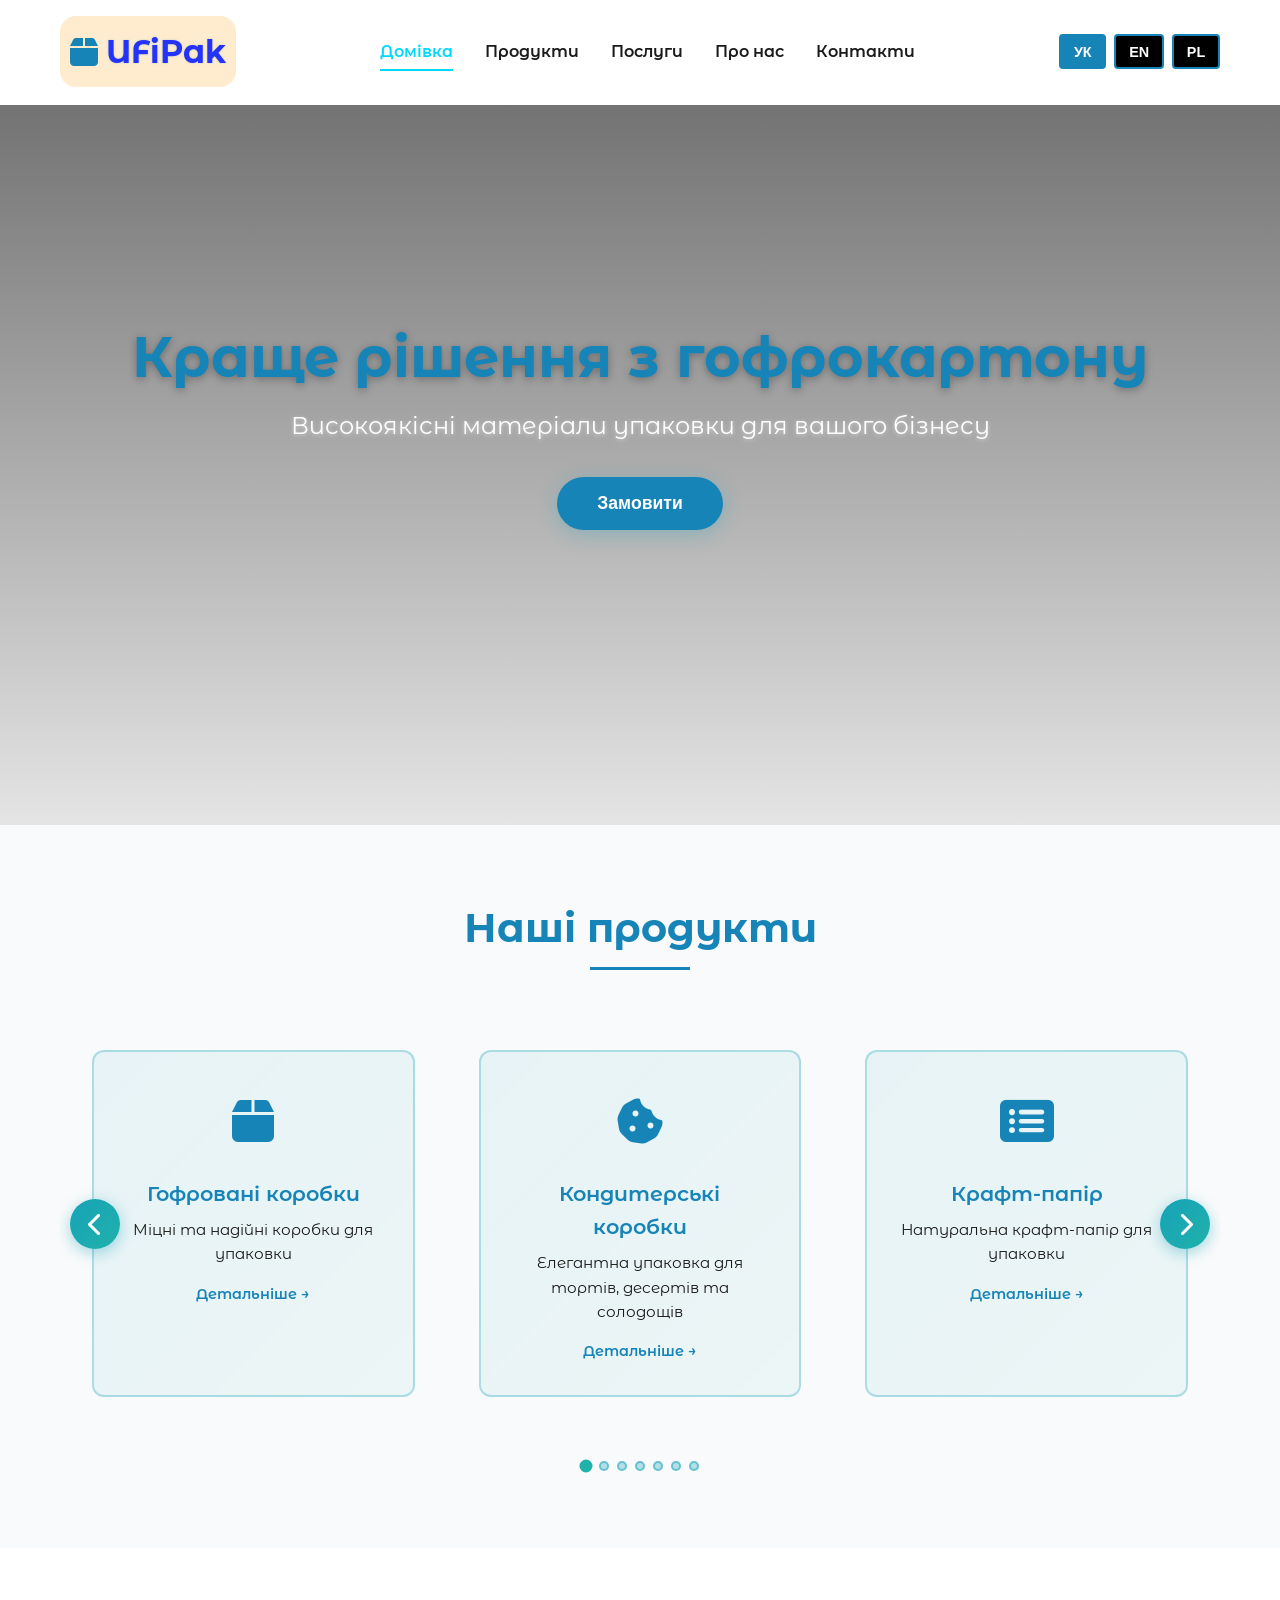
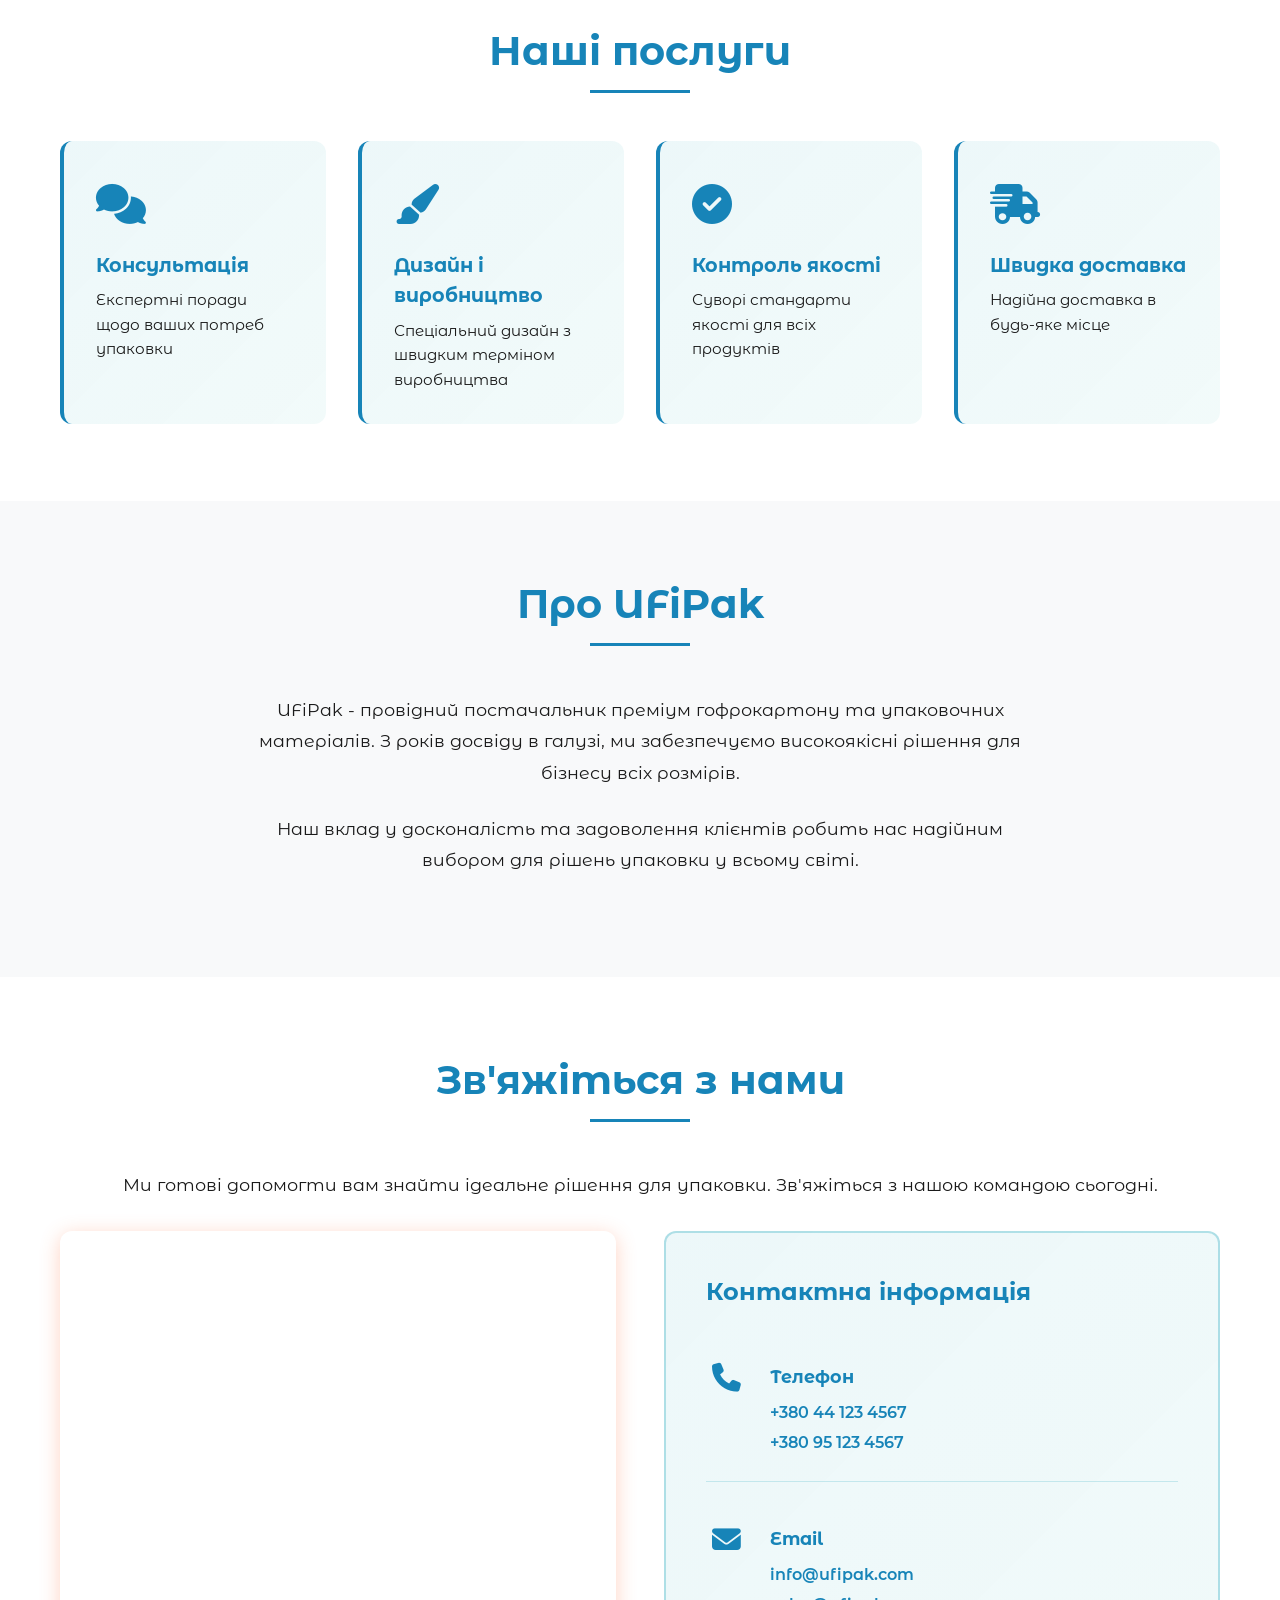
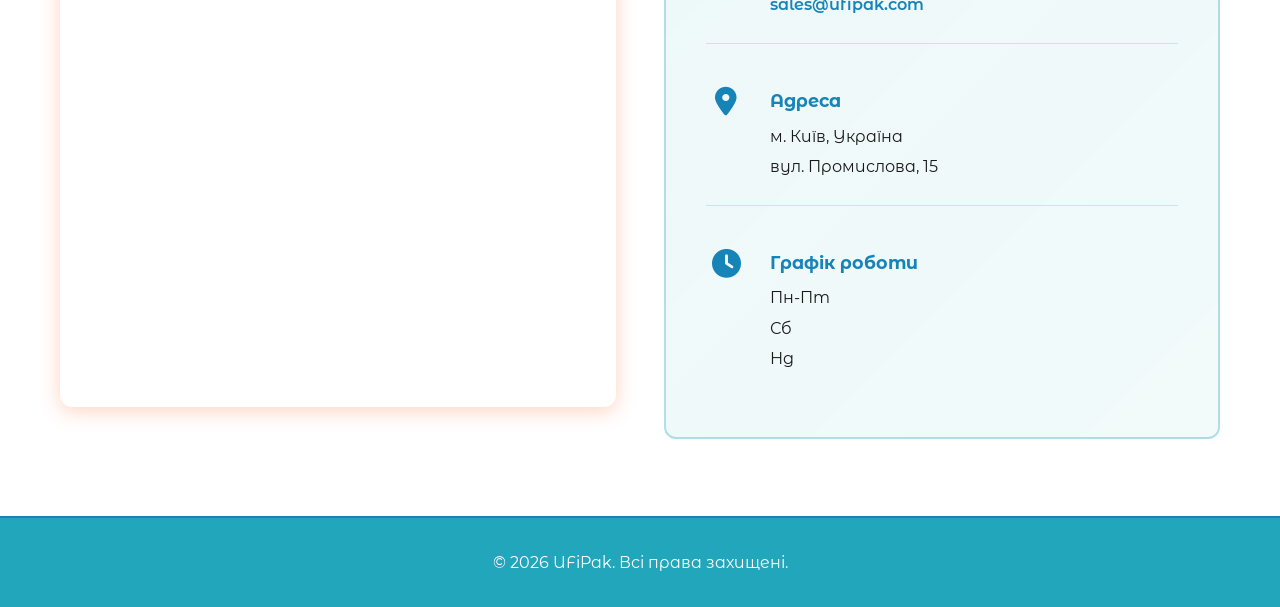
==== index.html @ 0f618f42 "my ferst commit" ====
<!DOCTYPE html>
<html lang="uk">
<head>
    <meta charset="UTF-8">
    <meta name="viewport" content="width=device-width, initial-scale=1.0">
    <title>UFiPak - Гофрокартон та упаковка</title>
    <link rel="preconnect" href="https://fonts.googleapis.com">
    <link rel="preconnect" href="https://fonts.gstatic.com" crossorigin>
    <link href="https://fonts.googleapis.com/css2?family=Montserrat+Alternates:wght@400;500;600;700;800&display=swap" rel="stylesheet">
    <link rel="stylesheet" href="https://cdnjs.cloudflare.com/ajax/libs/font-awesome/6.4.0/css/all.min.css">
    <link rel="stylesheet" href="styles.css">
</head>
<body class="home-page">
    <!-- Навігація -->
    <nav class="navbar">
        <div class="nav-container">
            <div class="logo">
                <i class="fas fa-box" style="font-size: 2rem; color: var(--primary-color);"></i>
                <span class="logo-text">UFiPak</span>
            </div>
            <ul class="nav-menu">
                <li><a href="#home" class="nav-link">Домівка</a></li>
                <li><a href="products.html" class="nav-link">Продукти</a></li>
                <li><a href="services.html" class="nav-link">Послуги</a></li>
                <li><a href="about.html" class="nav-link">Про нас</a></li>
                <li><a href="contact.html" class="nav-link">Контакти</a></li>
            </ul>
            <button class="menu-toggle" id="menuToggle" aria-label="Меню">
                <i class="fas fa-bars"></i>
            </button>
            <div class="language-selector">
                <button class="lang-btn active" data-lang="uk">УК</button>
                <button class="lang-btn" data-lang="en">EN</button>
                <button class="lang-btn" data-lang="pl1">PL</button>
            </div>
        </div>
    </nav>

    <!-- Героїчний розділ -->
    <section id="home" class="hero">
        <div class="hero-overlay"></div>
        <div class="hero-content">
            <h1 class="hero-title" data-en="Premium Corrugated Cardboard Solutions" data-uk="Краще рішення з гофрокартону" data-pl="Roztworów premium z kartonu falistego">Преміум рішення з гофрокартону</h1>
            <p class="hero-subtitle" data-en="High-quality packaging materials for your business" data-uk="Високоякісні матеріали упаковки для вашого бізнесу" data-pl="Wysokiej jakości materiały opakowaniowe do Twojej firmy">Високоякісні матеріали упаковки для вашого бізнесу</p>
            <button class="cta-button" data-en="Get Quote" data-uk="Замовити" data-pl="Zamów" onclick="document.getElementById('contact').scrollIntoView({behavior: 'smooth'})">Замовити</button>
        </div>
    </section>

    <!-- Продукти -->
    <section id="products" class="products">
        <div class="container">
            <h2 class="section-title" data-en="Our Products" data-uk="Наші продукти" data-pl="Nasze produkty">Наші продукти</h2>
            <div class="carousel-container">
                <div class="carousel-wrapper" id="productCarousel">
                    <!-- Гофровані коробки -->
                    <div class="carousel-item">
                        <a href="product-corrugated-boxes.html" class="product-card">
                            <div class="product-icon"><i class="fas fa-box"></i></div>
                            <h3 class="product-name" data-en="Corrugated Boxes" data-uk="Гофровані коробки" data-pl="Pudełka z kartonu falistego"></h3>
                            <p class="product-desc" data-en="Durable and reliable packaging boxes" data-uk="Міцні та надійні коробки для упаковки" data-pl="Wytrzymałe i niezawodne pudełka opakowaniowe"></p>
                            <p class="view-more" data-en="View Details →" data-uk="Детальніше →" data-pl="Szczegóły →"></p>
                        </a>
                    </div>
                                        <!-- Кондитерські коробки -->
                    <div class="carousel-item">
                        <a href="product-Confectionery-Boxes.html" class="product-card">
                            <div class="product-icon"><i class="fas fa-cookie-bite"></i></div>
                            <h3 class="product-name" 
                                data-en="Confectionery Boxes" 
                                data-uk="Кондитерські коробки" 
                                data-pl="Pudełka cukiernicze">
                            </h3>
                            <p class="product-desc" 
                                data-en="Elegant packaging for cakes, desserts, and sweets" 
                                data-uk="Елегантна упаковка для тортів, десертів та солодощів" 
                                data-pl="Eleganckie opakowania na ciasta, desery i słodycze">
                            </p>
                            <p class="view-more" 
                                data-en="View Details →" 
                                data-uk="Детальніше →" 
                                data-pl="Szczegóły →">
                            </p>
                        </a>
                    </div>

                    <!-- Крафт-папір -->
                    <div class="carousel-item">
                        <a href="product-kraft-paper.html" class="product-card">
                            <div class="product-icon"><i class="fas fa-rectangle-list"></i></div>
                            <h3 class="product-name" data-en="Kraft Paper" data-uk="Крафт-папір" data-pl="Papier kraft"></h3>
                            <p class="product-desc" data-en="Natural kraft paper for packaging" data-uk="Натуральна крафт-папір для упаковки" data-pl="Naturalny papier kraft do opakowań"></p>
                            <p class="view-more" data-en="View Details →" data-uk="Детальніше →" data-pl="Szczegóły →"></p>
                        </a>
                    </div>

                    <!-- Пінопластова упаковка -->
                    <div class="carousel-item">
                        <a href="product-foam-packaging.html" class="product-card">
                            <div class="product-icon"><i class="fas fa-gift"></i></div>
                            <h3 class="product-name" data-en="Foam Packaging" data-uk="Пінопластова упаковка" data-pl="Opakowanie z pianki"></h3>
                            <p class="product-desc" data-en="Protective foam for fragile items" data-uk="Захисний пінопласт для крихких речей" data-pl="Ochronna pianka do delikatnych przedmiotów"></p>
                            <p class="view-more" data-en="View Details →" data-uk="Детальніше →" data-pl="Szczegóły →"></p>
                        </a>
                    </div>

                    <!-- Клейка стрічка -->
                    <div class="carousel-item">
                        <a href="product-adhesive-tape.html" class="product-card">
                            <div class="product-icon"><i class="fas fa-shield"></i></div>
                            <h3 class="product-name" data-en="Adhesive Tape" data-uk="Клейка стрічка" data-pl="Taśma klejąca"></h3>
                            <p class="product-desc" data-en="Strong adhesive tape for sealing" data-uk="Міцна клейка стрічка для запечатування" data-pl="Mocna taśma klejąca do zapieczętowania"></p>
                            <p class="view-more" data-en="View Details →" data-uk="Детальніше →" data-pl="Szczegóły →"></p>
                        </a>
                    </div>

                    <!-- Пузирькова плівка -->
                    <div class="carousel-item">
                        <a href="product-bubble-wrap.html" class="product-card">
                            <div class="product-icon"><i class="fas fa-scroll"></i></div>
                            <h3 class="product-name" data-en="Bubble Wrap" data-uk="Пузирькова плівка" data-pl="Folia bąbelkowa"></h3>
                            <p class="product-desc" data-en="Protective bubble wrap for shipping" data-uk="Захисна пузирькова плівка для доставки" data-pl="Ochronna folia bąbelkowa do wysyłki"></p>
                            <p class="view-more" data-en="View Details →" data-uk="Детальніше →" data-pl="Szczegóły →"></p>
                        </a>
                    </div>

                    <!-- Упаковувальна плівка -->
                    <div class="carousel-item">
                        <a href="product-packaging-film.html" class="product-card">
                            <div class="product-icon"><i class="fas fa-gears"></i></div>
                            <h3 class="product-name" data-en="Packaging Film" data-uk="Упаковувальна плівка" data-pl="Folia pakunkowa"></h3>
                            <p class="product-desc" data-en="Durable wrapping film for pallets" data-uk="Міцна плівка для обгортання палет" data-pl="Trwała folia do owijania palet"></p>
                            <p class="view-more" data-en="View Details →" data-uk="Детальніше →" data-pl="Szczegóły →"></p>
                        </a>
                    </div>
                </div>
                <button class="carousel-nav carousel-prev" onclick="prevProduct()"><i class="fas fa-chevron-left"></i></button>
                <button class="carousel-nav carousel-next" onclick="nextProduct()"><i class="fas fa-chevron-right"></i></button>
            </div>
            <div class="carousel-dots" id="productDots"></div>
        </div>
    </section>

    <!-- Послуги -->
    <section id="services" class="services">
        <div class="container">
            <h2 class="section-title" data-en="Our Services" data-uk="Наші послуги" data-pl="Nasze usługi">Наші послуги</h2>
            <div class="services-grid">
                <div class="service-item">
                    <div class="service-icon"><i class="fas fa-comments"></i></div>
                    <h3 class="service-title" data-en="Consultation" data-uk="Консультація" data-pl="Konsultacja">Консультація</h3>
                    <p class="service-text" data-en="Expert advice for your packaging needs" data-uk="Експертні поради щодо ваших потреб упаковки" data-pl="Fachowa rada w sprawie Twoich potrzeb opakowaniowych">Експертні поради щодо ваших потреб упаковки</p>
                </div>
                <div class="service-item">
                    <div class="service-icon"><i class="fas fa-paintbrush"></i></div>
                    <h3 class="service-title" data-en="Design & Production" data-uk="Дизайн і виробництво" data-pl="Projektowanie i produkcja">Дизайн і виробництво</h3>
                    <p class="service-text" data-en="Custom design with fast production turnaround" data-uk="Спеціальний дизайн з швидким терміном виробництва" data-pl="Niestandardowy projekt z szybkim czasem produkcji">Спеціальний дизайн з швидким терміном виробництва</p>
                </div>
                <div class="service-item">
                    <div class="service-icon"><i class="fas fa-check-circle"></i></div>
                    <h3 class="service-title" data-en="Quality Assurance" data-uk="Контроль якості" data-pl="Zapewnienie jakości">Контроль якості</h3>
                    <p class="service-text" data-en="Strict quality standards on all products" data-uk="Суворі стандарти якості для всіх продуктів" data-pl="Surowe normy jakości dla wszystkich produktów">Суворі стандарти якості для всіх продуктів</p>
                </div>
                <div class="service-item">
                    <div class="service-icon"><i class="fas fa-truck-fast"></i></div>
                    <h3 class="service-title" data-en="Fast Delivery" data-uk="Швидка доставка" data-pl="Szybka dostawa">Швидка доставка</h3>
                    <p class="service-text" data-en="Reliable shipping to any location" data-uk="Надійна доставка в будь-яке місце" data-pl="Niezawodna dostawa do dowolnej lokalizacji">Надійна доставка в будь-яке місце</p>
                </div>
            </div>
        </div>
    </section>

    <!-- Про нас -->
    <section id="about" class="about">
        <div class="container">
            <h2 class="section-title" data-en="About UFiPak" data-uk="Про UFiPak" data-pl="O UFiPak">Про UFiPak</h2>
            <div class="about-content">
                <p data-en="UFiPak is a leading provider of premium corrugated cardboard and packaging materials. With years of experience in the industry, we deliver high-quality solutions for businesses of all sizes." data-uk="UFiPak - провідний постачальник преміум гофрокартону та упаковочних матеріалів. З років досвіду в галузі, ми забезпечуємо високоякісні рішення для бізнесу всіх розмірів." data-pl="UFiPak jest wiodącym dostawcą premium kartonu falistego i materiałów opakowaniowych. Z wieloletnim doświadczeniem w branży dostarczamy wysokiej jakości rozwiązania dla firm wszystkich rozmiarów.">UFiPak - провідний постачальник преміум гофрокартону та упаковочних матеріалів. З років досвіду в галузі, ми забезпечуємо високоякісні рішення для бізнесу всіх розмірів.</p>
                <p data-en="Our commitment to excellence and customer satisfaction makes us the trusted choice for packaging solutions worldwide." data-uk="Наш вклад у досконалість та задоволення клієнтів робить нас надійним вибором для рішень упаковки у всьому світі." data-pl="Nasze zaangażowanie w doskonałość i zadowolenie klientów czyni nas zaufanym wyborem dla rozwiązań opakowaniowych na całym świecie.">Наш вклад у досконалість та задоволення клієнтів робить нас надійним вибором для рішень упаковки у всьому світі.</p>
            </div>
        </div>
    </section>

    <!-- Контакти -->
    <section id="contact" class="contact">
        <div class="container">
            <h2 class="section-title" data-en="Contact Us" data-uk="Зв'яжіться з нами" data-pl="Skontaktuj się z nami">Зв'яжіться з нами</h2>
            <p class="contact-subtitle" data-en="We're ready to help you find the perfect packaging solution. Get in touch with our team today." data-uk="Ми готові допомогти вам знайти ідеальне рішення для упаковки. Зв'яжіться з нашою командою сьогодні." data-pl="Jesteśmy gotowi, aby pomóc Ci znaleźć idealne rozwiązanie do pakowania. Skontaktuj się z naszym zespołem już dziś.">Ми готові допомогти вам знайти ідеальне рішення для упаковки. Зв'яжіться з нашою командою сьогодні.</p>
            <div class="contact-content">
                <div class="contact-map">
                    <iframe src="https://www.google.com/maps/embed?pb=!1m18!1m12!1m3!1d2537.4142239617386!2d30.4658303!3d50.50785909999999!2m3!1f0!2f0!3f0!3m2!1i1024!2i768!4f13.1!3m3!1m2!1s0x40d4d279a09520ed%3A0x4165a8c2c6f30b9a!2sUFIPAK!5e0!3m2!1sru!2sse!4v1776011604575!5m2!1sru!2sse" width="100%" height="100%" style="border:0;" allowfullscreen="" loading="lazy" referrerpolicy="no-referrer-when-downgrade"></iframe>
                </div>
                <div class="contact-info-box">
                    <h3 data-en="Contact Information" data-uk="Контактна інформація" data-pl="Informacje kontaktowe">Контактна інформація</h3>
                    
                    <div class="info-item">
                        <i class="fas fa-phone"></i>
                        <div>
                            <h4 data-en="Phone" data-uk="Телефон" data-pl="Telefon">Телефон</h4>
                            <p><a href="tel:+380441234567">+380 44 123 4567</a></p>
                            <p><a href="tel:+380951234567">+380 95 123 4567</a></p>
                        </div>
                    </div>

                    <div class="info-item">
                        <i class="fas fa-envelope"></i>
                        <div>
                            <h4 data-en="Email" data-uk="Email" data-pl="Email">Email</h4>
                            <p><a href="mailto:info@ufipak.com">info@ufipak.com</a></p>
                            <p><a href="mailto:sales@ufipak.com">sales@ufipak.com</a></p>
                        </div>
                    </div>

                    <div class="info-item">
                        <i class="fas fa-map-marker-alt"></i>
                        <div>
                            <h4 data-en="Address" data-uk="Адреса" data-pl="Adres">Адреса</h4>
                            <p>м. Київ, Україна</p>
                            <p>вул. Промислова, 15</p>
                        </div>
                    </div>

                    <div class="info-item">
                        <i class="fas fa-clock"></i>
                        <div>
                            <h4 data-en="Working Hours" data-uk="Графік роботи" data-pl="Godziny pracy">Графік роботи</h4>
                            <p data-en="Monday - Friday" data-uk="Пн-Пт" data-pl="Pon-Pt">Пн-Пт: <strong>9:00 - 18:00</strong></p>
                            <p data-en="Saturday" data-uk="Сб" data-pl="Sb">Сб: <strong>10:00 - 14:00</strong></p>
                            <p data-en="Sunday" data-uk="Нд" data-pl="Nd">Нд: <strong data-en="Closed" data-uk="Закрито" data-pl="Zamknięte">Закрито</strong></p>
                        </div>
                    </div>
                </div>
            </div>
        </div>
    </section>

    <!-- Футер -->
    <footer class="footer">
        <div class="container">
            <p data-en="© 2026 UFiPak. All rights reserved." data-uk="© 2026 UFiPak. Всі права захищені." data-pl="© 2026 UFiPak. Wszystkie prawa zastrzeżone.">© 2026 UFiPak. Всі права захищені.</p>
        </div>
    </footer>

    <!-- Модальне вікно для продуктів -->
    <div id="productModal" class="modal">
        <div class="modal-content">
            <span class="close" onclick="closeProductModal()">&times;</span>
            <div id="modalBody"></div>
        </div>
    </div>

    <script src="script.js"></script>
</body>
</html>
---- styles.css ----
@import url('https://fonts.googleapis.com/css2?family=Montserrat+Alternates:wght@400;500;600;700;800&display=swap');

* {
    margin: 0;
    padding: 0;
    box-sizing: border-box;
}

:root {
    --primary-color: #1784b8;
    --primary-dark: #1784b8;
    --primary-light: #1784b8;
    --secondary-color: #ffffff;
    --light-bg: #f8f9fa;
    --text-color: #1a1a1a;
    --accent-color: #1784b8;
    --success-color: #1784b8;
    --warning-color: #1784b8;
    --border-color: #e0e0e0;
}

html {
    scroll-behavior: smooth;
}

body {
    font-family: 'Montserrat Alternates', sans-serif;
    background-color: var(--secondary-color);
    color: var(--text-color);
    line-height: 1.6;
    background-image: url('https://gcb.com.my/wp-content/uploads/2024/01/corrugated-paper-board-for-import-export-e1704694771907.jpg');
    background-attachment: fixed;
    background-size: cover;
    background-position: center;
}

.container {
    max-width: 1200px;
    margin: 0 auto;
    padding: 0 clamp(15px, 4vw, 20px);
    width: 100%;
}

/* Навігація */
.navbar {
    background-color: rgba(255, 255, 255, 0.95);
    padding: 1rem 0;
    position: sticky;
    top: 0;
    z-index: 1000;
    border-bottom: 2px solid transparent;
    transition: all 0.3s ease;
}

.navbar.scrolled {
    background-color: rgba(255, 255, 255, 0.99);
    border-bottom-color: var(--primary-color);
    box-shadow: 0 2px 10px rgba(0, 0, 0, 0.1);
}

.nav-container {
    max-width: 1200px;
    margin: 0 auto;
    padding: 0 20px;
    display: flex;
    justify-content: space-between;
    align-items: center;
}

.logo {
    background: blanchedalmond;
    padding: 10px;
    border-radius: 16px;
    font-size: clamp(1.5rem, 4vw, 1.8rem);
    font-weight: bold;
    display: flex;
    align-items: center;
    gap: 0.5rem;
}

.logo-text {
    background: linear-gradient(135deg, #2533fa, #2533fa);
    -webkit-background-clip: text;
    -webkit-text-fill-color: transparent;
    background-clip: text;
    font-size: clamp(1.5rem, 4vw, 2rem);
    font-weight: bold;
    filter: drop-shadow(0 0 1px rgba(23, 162, 184, 0.3));
}

.nav-menu {
    display: flex;
    list-style: none;
    gap: 2rem;
    flex: 1;
    justify-content: center;
}

.nav-link {
    color: var(--text-color);
    text-decoration: none;
    font-weight: 600;
    transition: color 0.3s ease;
    padding: 0.5rem 0;
    border-bottom: 2px solid transparent;
    font-size: clamp(0.85rem, 2vw, 1rem);
    text-shadow: none;
}

.nav-link:hover {
    color: var(--primary-color);
    border-bottom-color: var(--primary-color);
}

.language-selector {
    display: flex;
    gap: 0.5rem;
}

.lang-btn {
    background-color: #000000;
    color: #ffffff;
    border: 2px solid var(--primary-color);
    padding: 0.4rem 0.8rem;
    cursor: pointer;
    border-radius: 4px;
    font-weight: 600;
    transition: all 0.3s ease;
    font-size: clamp(0.7rem, 1.5vw, 0.9rem);
    min-width: 35px;
    min-height: 35px;
    display: flex;
    align-items: center;
    justify-content: center;
    text-shadow: none;
}

.lang-btn:hover,
.lang-btn.active {
    background-color: var(--primary-color);
    color: white;
}

/* Мобільне меню */
.menu-toggle {
    display: none;
    background: none;
    border: none;
    font-size: 1.5rem;
    color: var(--primary-color);
    cursor: pointer;
    z-index: 1001;
    padding: 0.5rem;
    text-shadow: none;
    transition: all 0.3s ease;
}

.menu-toggle:hover {
    transform: scale(1.1);
}

@media (max-width: 768px) {
    .menu-toggle {
        display: flex;
        align-items: center;
        justify-content: center;
    }

    .nav-menu {
        position: absolute;
        top: 70px;
        left: 0;
        right: 0;
        background-color: rgba(255, 255, 255, 0.99);
        flex-direction: column;
        gap: 0.5rem;
        padding: 1.5rem;
        border-bottom: 2px solid var(--primary-color);
        box-shadow: 0 4px 10px rgba(0, 0, 0, 0.1);
        max-height: 0;
        overflow: hidden;
        transition: max-height 0.3s ease;
    }

    .nav-menu.active {
        max-height: 400px;
    }

    .nav-link {
        padding: 0.8rem 0;
        border-bottom: 1px solid rgba(23, 162, 184, 0.2);
        width: 100%;
    }

    .nav-link:last-child {
        border-bottom: none;
    }

    .language-selector {
        gap: 0.3rem;
        justify-content: space-around;
        width: 100%;
        margin-top: 1rem;
        padding-top: 1rem;
        border-top: 1px solid rgba(23, 162, 184, 0.2);
    }

    .lang-btn {
        flex: 1;
        padding: 0.6rem 0.4rem;
    }
}

/* Героїчний розділ */
.hero {
    position: relative;
    height: clamp(50vh, 80vh, 80vh);
    display: flex;
    align-items: center;
    justify-content: center;
    overflow: hidden;
    margin-top: 0;
    padding-top: 0;
    background: url('https://gcb.com.my/wp-content/uploads/2024/01/corrugated-paper-board-for-import-export-e1704694771907.jpg') center/cover;
    background-attachment: fixed;
}

/* Видалити фон для внутрішніх сторінок */
body:not(.home-page) {
    background-image: url('https://gcb.com.my/wp-content/uploads/2024/01/corrugated-paper-board-for-import-export-e1704694771907.jpg');
    background-attachment: fixed;
    background-size: cover;
    background-position: center;
}

.hero-overlay {
    position: absolute;
    top: 0;
    left: 0;
    width: 100%;
    height: 100%;
    background: linear-gradient(to bottom, rgb(0 0 0 / 55%), rgb(38 38 38 / 12%));
    z-index: 2;
}

.hero-content {
    position: relative;
    z-index: 3;
    text-align: center;
    color: var(--text-color);
    padding: 0 20px;
    max-width: 100%;
}

.hero-title {
    font-size: clamp(1.8rem, 8vw, 3.5rem);
    font-weight: bold;
    margin-bottom: 1rem;
    color: var(--primary-color);
    text-shadow: 0 2px 8px rgba(0, 0, 0, 0.3);
    line-height: 1.2;
}

.hero-subtitle {
    font-size: clamp(1rem, 4vw, 1.5rem);
    margin-bottom: 2rem;
    color: #ffffff;
    text-shadow: 0 1px 4px rgba(255, 255, 255, 0.5);
}

.cta-button {
    background: linear-gradient(135deg, #1784b8, #1784b8);
    color: #ffffff;
    padding: clamp(0.6rem, 2vw, 1rem) clamp(1.5rem, 4vw, 2.5rem);
    font-size: clamp(0.9rem, 2vw, 1.1rem);
    border: none;
    border-radius: 50px;
    cursor: pointer;
    font-weight: bold;
    transition: all 0.3s ease;
    box-shadow: 0 4px 20px rgba(23, 162, 184, 0.3);
    touch-action: manipulation;
}

.cta-button:hover {
    transform: translateY(-3px);
    box-shadow: 0 6px 25px rgba(23, 162, 184, 0.5);
}

@media (max-width: 768px) {
    .cta-button:active {
        transform: translateY(-1px);
    }
}

/* Розділи */
section {
    padding: clamp(2rem, 6vw, 5rem) 0;
    background-color: rgba(255, 255, 255, 0.95);
}

.section-title {
    text-align: center;
    font-size: clamp(1.8rem, 6vw, 2.5rem);
    margin-bottom: clamp(1.5rem, 4vw, 3rem);
    color: var(--primary-color);
    position: relative;
    padding-bottom: 1rem;
    line-height: 1.3;
}

.section-title::after {
    content: '';
    position: absolute;
    bottom: 0;
    left: 50%;
    transform: translateX(-50%);
    width: clamp(60px, 15vw, 100px);
    height: 3px;
    background: linear-gradient(90deg, var(--primary-color), var(--accent-color));
}

/* Продукти */
.products {
    background-color: rgba(248, 249, 250, 0.8);
    position: relative;
}

.products-grid {
    position: relative;
    display: flex;
    align-items: center;
    justify-content: center;
    gap: 2rem;
}

.carousel-container {
    width: 100%;
    position: relative;
    overflow: hidden;
    border-radius: 12px;
}

.carousel-wrapper {
    display: flex;
    transition: transform 0.6s cubic-bezier(0.4, 0.0, 0.2, 1);
    width: 100%;
}

.carousel-item {
    min-width: 100%;
    display: flex;
    justify-content: center;
    padding: 2rem;
}

@media (min-width: 768px) {
    .carousel-item {
        min-width: 50%;
    }
}

@media (min-width: 1200px) {
    .carousel-item {
        min-width: 33.333%;
    }
}

.carousel-nav {
    position: absolute;
    top: 50%;
    transform: translateY(-50%);
    background: linear-gradient(135deg, #17A2B8, #20B2AA);
    color: #ffffff;
    border: none;
    width: 50px;
    height: 50px;
    border-radius: 50%;
    cursor: pointer;
    display: flex;
    align-items: center;
    justify-content: center;
    font-size: 1.5rem;
    z-index: 10;
    transition: all 0.3s ease;
    box-shadow: 0 4px 15px rgba(23, 162, 184, 0.4);
}

.carousel-nav:hover {
    transform: translateY(-50%) scale(1.1);
    box-shadow: 0 6px 20px rgba(23, 162, 184, 0.6);
}

.carousel-prev {
    left: 10px;
}

.carousel-next {
    right: 10px;
}

.carousel-dots {
    display: flex;
    justify-content: center;
    gap: 8px;
    margin-top: 2rem;
    flex-wrap: wrap;
}

.carousel-dot {
    width: 10px;
    height: 10px;
    border-radius: 50%;
    background-color: rgba(23, 162, 184, 0.3);
    border: 2px solid rgba(23, 162, 184, 0.5);
    cursor: pointer;
    transition: all 0.3s ease;
}

.carousel-dot.active {
    background-color: #20B2AA;
    transform: scale(1.3);
    border-color: #20B2AA;
}

.carousel-dot:hover {
    background-color: rgba(23, 162, 184, 0.7);
}

.product-card {
    background: linear-gradient(135deg, rgba(23, 162, 184, 0.08), rgba(32, 178, 170, 0.06));
    border: 2px solid rgba(23, 162, 184, 0.3);
    padding: 2rem;
    border-radius: 12px;
    text-align: center;
    transition: all 0.3s ease;
    cursor: pointer;
    display: block;
    text-decoration: none;
    color: inherit;
}

.product-card:hover {
    transform: translateY(-10px);
    border-color: var(--accent-color);
    background: linear-gradient(135deg, rgba(23, 162, 184, 0.15), rgba(32, 178, 170, 0.12));
    box-shadow: 0 8px 30px rgba(23, 162, 184, 0.25), 0 0 20px rgba(32, 178, 170, 0.15);
}

.product-icon {
    font-size: 3rem;
    margin-bottom: 1rem;
    color: var(--primary-color);
    transition: all 0.3s ease;
}

.product-card:hover .product-icon {
    color: var(--accent-color);
    transform: scale(1.2) rotate(5deg);
}

.carousel-item .product-card {
    width: 100%;
    margin: 0 auto;
}

.product-name {
    font-size: 1.3rem;
    color: var(--primary-color);
    margin-bottom: 0.5rem;
    font-weight: 600;
}

.product-desc {
    color: var(--text-color);
    font-size: 0.95rem;
}

.view-more {
    margin-top: 1rem;
    color: var(--primary-color);
    font-size: 0.9rem;
    font-weight: 600;
    animation: bounce 2s infinite;
}

@keyframes bounce {
    0%, 100% {
        transform: translateY(0);
    }
    50% {
        transform: translateY(5px);
    }
}

/* Послуги */
.services {
    background-color: rgba(255, 255, 255, 0.95);
    position: relative;
}

.services-grid {
    display: grid;
    grid-template-columns: repeat(auto-fit, minmax(250px, 1fr));
    gap: 2rem;
}

.service-item {
    background: linear-gradient(135deg, rgba(23, 162, 184, 0.08), rgba(32, 178, 170, 0.06));
    padding: 2rem;
    border-radius: 12px;
    border-left: 4px solid var(--primary-color);
    transition: all 0.3s ease;
}

.service-item:hover {
    transform: translateX(10px);
    background: linear-gradient(135deg, rgba(23, 162, 184, 0.15), rgba(32, 178, 170, 0.12));
}

.service-title {
    color: var(--primary-color);
    margin-bottom: 0.5rem;
    font-size: 1.2rem;
}

.service-icon {
    font-size: 2.5rem;
    color: var(--accent-color);
    margin-bottom: 0.8rem;
    transition: all 0.3s ease;
}

.service-item:hover .service-icon {
    transform: translateY(-5px);
    color: var(--primary-color);
}

.service-text {
    color: var(--text-color);
    font-size: 0.95rem;
}

/* Про нас */
.about {
    background-color: rgba(248, 249, 250, 0.95);
}

.about-content {
    max-width: 800px;
    margin: 0 auto;
    text-align: center;
    font-size: 1.1rem;
    line-height: 1.8;
    color: var(--text-color);
}

.about-content p {
    margin-bottom: 1.5rem;
}

.about-content h3 {
    color: var(--primary-color);
    font-size: 1.5rem;
    margin: 2rem 0 1rem 0;
    text-align: center;
}

.about-content ul {
    list-style: none;
    padding: 0;
    margin: 1.5rem 0;
    text-align: left;
    display: inline-block;
}

.about-content ul li {
    padding: 0.5rem 0;
    color: var(--text-color);
}

/* Контакти */
.contact {
    background-color: rgba(255, 255, 255, 0.95);
}

.contact-content {
    display: grid;
    grid-template-columns: 1fr 1fr;
    gap: 3rem;
    align-items: stretch;
    margin-top: 2rem;
}

.contact-subtitle {
    text-align: center;
    font-size: 1.1rem;
    color: var(--text-color);
    margin-bottom: 1.5rem;
    line-height: 1.7;
}

.contact-map {
    width: 100%;
    border-radius: 12px;
    overflow: hidden;
    box-shadow: 0 4px 20px rgba(23, 162, 184, 0.2);
    margin-bottom: 2rem;
}

.contact-map iframe {
    width: 100%;
    height: 100%;
    min-height: 500px;
    border: none;
}

.contact-info-box {
    background: linear-gradient(135deg, rgba(23, 162, 184, 0.08), rgba(32, 178, 170, 0.06));
    border: 2px solid rgba(23, 162, 184, 0.3);
    padding: 2.5rem;
    border-radius: 12px;
    display: flex;
    flex-direction: column;
    gap: 1.5rem;
    min-height: 500px;
}

.contact-info-box h3 {
    color: var(--primary-color);
    font-size: 1.5rem;
    margin-bottom: 0.5rem;
    font-weight: 700;
}

.info-item {
    display: flex;
    gap: 1.5rem;
    align-items: flex-start;
    padding: 1.2rem 0;
    border-bottom: 1px solid rgba(23, 162, 184, 0.2);
    transition: all 0.3s ease;
}

.info-item:hover {
    padding-left: 0.5rem;
    background: rgba(23, 162, 184, 0.05);
}

.info-item:last-child {
    border-bottom: none;
}

.info-item i {
    color: var(--primary-color);
    font-size: 1.8rem;
    min-width: 40px;
    text-align: center;
}

.info-item h4 {
    color: var(--primary-color);
    margin-bottom: 0.6rem;
    font-size: 1.1rem;
    font-weight: 700;
}

.info-item p {
    color: var(--text-color);
    margin-bottom: 0.4rem;
    line-height: 1.5;
}

.info-item a {
    color: var(--accent-color);
    font-weight: 600;
    text-decoration: none;
    transition: all 0.3s ease;
}

.info-item a:hover {
    color: var(--primary-color);
    text-decoration: underline;
}

.contact-form {
    display: flex;
    flex-direction: column;
    gap: 1.5rem;
}

.form-group {
    display: flex;
    flex-direction: column;
}

.form-input,
.form-textarea {
    background-color: rgba(23, 162, 184, 0.08);
    border: 2px solid rgba(23, 162, 184, 0.3);
    color: var(--text-color);
    padding: 0.8rem 1rem;
    border-radius: 5px;
    font-family: 'Montserrat Alternates', sans-serif;
    font-size: 1rem;
    transition: all 0.3s ease;
}

.form-input:focus,
.form-textarea:focus {
    outline: none;
    border-color: var(--primary-color);
    background-color: rgba(23, 162, 184, 0.12);
}

.form-input::placeholder,
.form-textarea::placeholder {
    color: rgba(26, 26, 26, 0.5);
}

.submit-btn {
    background: linear-gradient(135deg, #17A2B8, #20B2AA);
    color: #ffffff;
    padding: 0.8rem 2rem;
    border: none;
    border-radius: 5px;
    font-weight: bold;
    font-size: 1rem;
    cursor: pointer;
    transition: all 0.3s ease;
}

.submit-btn:hover {
    transform: translateY(-2px);
    box-shadow: 0 5px 20px rgba(23, 162, 184, 0.5);
}

.contact-info {
    background: linear-gradient(135deg, rgba(23, 162, 184, 0.08), rgba(32, 178, 170, 0.06));
    border: 2px solid rgba(23, 162, 184, 0.3);
    padding: 2rem;
    border-radius: 12px;
    display: flex;
    flex-direction: column;
    gap: 1.5rem;
}

.contact-map {
    width: 100%;
    border-radius: 12px;
    overflow: hidden;
    box-shadow: 0 4px 20px rgba(255, 107, 53, 0.3);
    margin-bottom: 2rem;
}

.contact-map iframe {
    width: 100%;
    border: none;
}

.contact-info h3 {
    color: var(--primary-color);
    font-size: 1.3rem;
    margin-bottom: 0.5rem;
}

.contact-info p {
    color: var(--text-color);
    font-size: 1rem;
}

.contact-info strong {
    color: var(--primary-color);
}

.contact-info h4 {
    color: var(--primary-color);
    margin-bottom: 0.5rem;
}

/* Посилання */
a {
    color: var(--primary-color);
    text-decoration: none;
    transition: color 0.3s ease;
}

a:hover {
    color: var(--accent-color);
    text-decoration: underline;
}

.footer a {
    color: #ffffff;
    font-weight: 600;
}

.footer a:hover {
    color: #e8f9fa;
}
.modal {
    display: none;
    position: fixed;
    z-index: 2000;
    left: 0;
    top: 0;
    width: 100%;
    height: 100%;
    background-color: rgba(0, 0, 0, 0.8);
    animation: fadeIn 0.3s ease;
}

.modal-content {
    background: linear-gradient(135deg, #ffffff, rgba(23, 162, 184, 0.05));
    margin: 5% auto;
    padding: 2rem;
    border: 2px solid var(--primary-color);
    border-radius: 12px;
    width: 90%;
    max-width: 700px;
    max-height: 90vh;
    overflow-y: auto;
    box-shadow: 0 0 40px rgba(23, 162, 184, 0.2), 0 0 20px rgba(32, 178, 170, 0.15);
    animation: slideDown 0.3s ease;
}

.close {
    color: var(--primary-color);
    float: right;
    font-size: 2rem;
    font-weight: bold;
    cursor: pointer;
    transition: color 0.3s ease;
}

.close:hover {
    color: var(--accent-color);
}

.modal-header {
    font-size: 1.8rem;
    color: var(--primary-color);
    margin-bottom: 1rem;
    display: flex;
    align-items: center;
    gap: 1rem;
}

.modal-section {
    margin-bottom: 2rem;
}

.modal-section h3 {
    color: var(--primary-color);
    margin-bottom: 0.5rem;
    font-size: 1.3rem;
}

.modal-section p {
    color: var(--text-color);
    line-height: 1.6;
    margin-bottom: 0.5rem;
}

.price-factor {
    background: rgba(23, 162, 184, 0.1);
    border-left: 4px solid var(--accent-color);
    padding: 1rem;
    margin: 0.5rem 0;
    border-radius: 5px;
}

.price-factor strong {
    color: var(--primary-color);
}

.price-example {
    background: rgba(23, 162, 184, 0.1);
    border-left: 4px solid var(--primary-color);
    padding: 1rem;
    margin-top: 1rem;
    border-radius: 5px;
}

.price-example strong {
    color: var(--primary-color);
}

.cta-modal-btn {
    background: linear-gradient(135deg, #17A2B8, #20B2AA);
    color: #ffffff;
    padding: 0.8rem 1.5rem;
    border: none;
    border-radius: 5px;
    font-weight: bold;
    cursor: pointer;
    font-size: 1rem;
    margin-top: 1rem;
    transition: all 0.3s ease;
}

.cta-modal-btn:hover {
    transform: translateY(-2px);
    box-shadow: 0 5px 20px rgba(23, 162, 184, 0.5), 0 0 10px rgba(32, 178, 170, 0.3);
}

@keyframes fadeIn {
    from {
        opacity: 0;
    }
    to {
        opacity: 1;
    }
}

@keyframes slideDown {
    from {
        transform: translateY(-50px);
        opacity: 0;
    }
    to {
        transform: translateY(0);
        opacity: 1;
    }
}

/* Сторінки продуктів */
.breadcrumb {
    padding: 2rem 0;
    color: var(--text-color);
    font-size: 0.95rem;
}

.breadcrumb a {
    color: var(--primary-color);
    font-weight: 600;
}

.breadcrumb a:hover {
    color: var(--accent-color);
}

.product-detail {
    padding: 3rem 0;
}

.product-header {
    display: grid;
    grid-template-columns: 1fr 1fr;
    gap: 3rem;
    align-items: start;
    margin-bottom: 3rem;
}

.product-image {
    position: relative;
    overflow: hidden;
    border-radius: 12px;
    box-shadow: 0 10px 40px rgba(23, 162, 184, 0.2);
}

.product-image img {
    width: 100%;
    height: auto;
    display: block;
    transition: transform 0.3s ease;
}

.product-image:hover img {
    transform: scale(1.05);
}

.product-info h1 {
    font-size: 2.5rem;
    color: var(--primary-color);
    margin-bottom: 1.5rem;
    font-weight: bold;
}

.product-description {
    font-size: 1.1rem;
    line-height: 1.8;
    color: var(--text-color);
    margin-bottom: 2.5rem;
}

.pricing-factors {
    background: linear-gradient(135deg, rgba(23, 162, 184, 0.08), rgba(32, 178, 170, 0.06));
    padding: 2rem;
    border-radius: 12px;
    border-left: 4px solid var(--primary-color);
    margin-bottom: 2rem;
}

.pricing-factors h3 {
    color: var(--primary-color);
    margin-bottom: 1rem;
    font-size: 1.3rem;
}

.pricing-factors ul {
    list-style: none;
}

.pricing-factors li {
    padding: 0.6rem 0;
    color: var(--text-color);
    display: flex;
    align-items: center;
}

.pricing-factors li:before {
    content: '✓';
    color: var(--accent-color);
    font-weight: bold;
    margin-right: 0.8rem;
}

.examples {
    background: var(--light-bg);
    padding: 2rem;
    border-radius: 12px;
    margin-bottom: 2rem;
}

.examples h3 {
    color: var(--primary-color);
    margin-bottom: 1.5rem;
    font-size: 1.3rem;
}

.example-item {
    background: rgba(23, 162, 184, 0.08);
    padding: 1.5rem;
    border-radius: 8px;
    margin-bottom: 1rem;
    border-left: 3px solid var(--accent-color);
}

.example-item p {
    margin-bottom: 0.5rem;
    color: var(--text-color);
}

.order-section {
    background: linear-gradient(135deg, rgba(23, 162, 184, 0.08), rgba(32, 178, 170, 0.06));
    padding: 2rem;
    border-radius: 12px;
    margin-bottom: 2rem;
}

.order-section h3 {
    color: var(--primary-color);
    margin-bottom: 1.5rem;
    font-size: 1.3rem;
}

.order-section ul {
    list-style: none;
}

.order-section li {
    padding: 0.8rem 0;
    color: var(--text-color);
    display: flex;
    align-items: center;
    gap: 0.8rem;
}

.order-section i {
    color: var(--primary-color);
    font-size: 1.2rem;
}

/* Футер */
.footer {
    background-color: rgba(23, 162, 184, 0.95);
    border-top: 2px solid var(--primary-color);
    padding: 2rem 0;
    text-align: center;
    color: #ffffff;
}

/* Адаптивний дизайн */
@media (max-width: 1200px) {
    .container {
        padding: 0 20px;
    }

    .services-grid {
        grid-template-columns: repeat(2, 1fr);
    }

    .carousel-container {
        padding: 0 40px;
    }

    .product-header {
        gap: 2rem;
    }
}

@media (max-width: 992px) {
    .nav-menu {
        gap: 1.5rem;
    }

    .services-grid {
        grid-template-columns: repeat(2, 1fr);
    }

    .carousel-container {
        padding: 0 30px;
    }

    .carousel-nav {
        width: 45px;
        height: 45px;
    }
}

@media (max-width: 768px) {
    /* Навігація */
    .nav-container {
        padding: 0 15px;
    }

    .language-selector {
        flex-wrap: wrap;
        gap: 0.3rem;
    }

    .lang-btn {
        padding: 0.5rem 0.6rem;
        font-size: 0.75rem;
        min-width: 32px;
    }

    /* Героїчний розділ */
    .hero {
        min-height: 50vh;
    }

    .hero-title {
        margin-bottom: 0.5rem;
    }

    .hero-subtitle {
        margin-bottom: 1.5rem;
    }

    .cta-button {
        touch-action: manipulation;
    }

    /* Розділи */
    section {
        padding: 2.5rem 0;
    }

    .section-title {
        margin-bottom: 2rem;
    }

    /* Продукти */
    .carousel-container {
        padding: 0 45px;
    }

    .carousel-item {
        min-width: 100% !important;
        padding: 1.5rem;
    }

    .carousel-nav {
        width: 38px;
        height: 38px;
        font-size: 1.1rem;
    }

    .carousel-prev {
        left: 10px;
    }

    .carousel-next {
        right: 10px;
    }

    .carousel-dots {
        gap: 6px;
        margin-top: 1.5rem;
    }

    .carousel-dot {
        width: 8px;
        height: 8px;
    }

    .product-card {
        padding: 1.5rem;
    }

    .product-icon {
        font-size: 2.5rem;
    }

    .product-name {
        font-size: 1.1rem;
    }

    /* Послуги */
    .services-grid {
        grid-template-columns: 1fr;
        gap: 1.5rem;
    }

    .service-item {
        padding: 1.5rem;
    }

    /* Контакти */
    .contact-content {
        grid-template-columns: 1fr;
        gap: 1.5rem;
        align-items: start;
    }

    .contact-map {
        min-height: 300px;
    }

    .contact-map iframe {
        min-height: 300px;
    }

    .contact-info-box {
        min-height: auto;
        padding: 1.5rem;
        gap: 1rem;
    }

    .contact-info-box h3 {
        font-size: 1.3rem;
    }

    .info-item {
        padding: 0.8rem 0;
        gap: 1rem;
    }

    .info-item i {
        font-size: 1.5rem;
        min-width: 35px;
    }

    .info-item h4 {
        font-size: 1rem;
    }

    .info-item p {
        font-size: 0.95rem;
    }

    /* Сторінки продуктів */
    .product-header {
        grid-template-columns: 1fr;
        gap: 2rem;
    }

    .product-info h1 {
        font-size: clamp(1.8rem, 5vw, 2.5rem);
    }

    .product-description {
        font-size: 1rem;
    }

    .pricing-factors,
    .examples,
    .order-section {
        padding: 1.5rem;
    }

    .pricing-factors h3,
    .examples h3,
    .order-section h3 {
        font-size: 1.2rem;
    }

    .modal-content {
        width: 95%;
        margin: 10% auto;
        padding: 1.5rem;
    }

    .modal-header {
        font-size: 1.5rem;
    }

    /* Форми */
    .contact-form {
        gap: 1rem;
    }

    .form-input,
    .form-textarea {
        padding: 0.7rem 0.8rem;
        font-size: 16px; /* Запобігає масштабуванню на мобільних */
    }

    .submit-btn,
    .cta-modal-btn {
        padding: 0.7rem 1.5rem;
        font-size: 0.95rem;
    }

    /* Про нас */
    .about-content {
        font-size: 1rem;
    }

    .about-content h3 {
        font-size: 1.3rem;
        margin: 1.5rem 0 1rem 0;
    }

    .about-content ul {
        font-size: 0.95rem;
    }

    /* Футер */
    .footer {
        padding: 1.5rem 0;
        font-size: 0.95rem;
    }
}

@media (max-width: 600px) {
    .container {
        padding: 0 12px;
    }

    /* Навігація */
    .nav-container {
        padding: 0.7rem 12px;
    }

    .logo {
        font-size: 1.3rem;
    }

    .logo-text {
        font-size: 1.3rem;
    }

    .language-selector {
        gap: 0.2rem;
    }

    .lang-btn {
        padding: 0.4rem 0.5rem;
        font-size: 0.7rem;
        min-width: 30px;
        min-height: 30px;
    }

    /* Героїчний розділ */
    .hero {
        min-height: 45vh;
    }

    .hero-content {
        padding: 0 15px;
    }

    .hero-title {
        margin-bottom: 0.5rem;
    }

    .hero-subtitle {
        margin-bottom: 1rem;
        font-size: clamp(0.9rem, 3vw, 1.1rem);
    }

    .cta-button {
        padding: 0.6rem 1.2rem;
        font-size: 0.85rem;
    }

    /* Розділи */
    .section-title {
        font-size: clamp(1.4rem, 5vw, 2rem);
        margin-bottom: 1.5rem;
    }

    .section-title::after {
        width: clamp(50px, 12vw, 80px);
    }

    /* Продукти */
    .carousel-container {
        padding: 0 35px;
    }

    .carousel-nav {
        width: 34px;
        height: 34px;
        font-size: 1rem;
    }

    .product-card {
        padding: 1.2rem;
    }

    .product-icon {
        font-size: 2rem;
        margin-bottom: 0.8rem;
    }

    .product-name {
        font-size: 1rem;
    }

    .product-desc {
        font-size: 0.9rem;
    }

    /* Послуги */
    .service-item {
        padding: 1.2rem;
        border-left-width: 3px;
    }

    .service-title {
        font-size: 1.1rem;
    }

    .service-icon {
        font-size: 2rem;
    }

    .service-text {
        font-size: 0.9rem;
    }

    /* Контакти */
    .contact-subtitle {
        font-size: 0.95rem;
        margin-bottom: 1rem;
    }

    .contact-info-box {
        padding: 1.2rem;
    }

    .contact-info-box h3 {
        font-size: 1.2rem;
    }

    .info-item {
        padding: 0.7rem 0;
        gap: 0.8rem;
    }

    .info-item i {
        font-size: 1.3rem;
    }

    .info-item h4 {
        font-size: 0.95rem;
    }

    .info-item p {
        font-size: 0.9rem;
    }

    /* Модальне вікно */
    .modal-content {
        margin: 5% auto;
        padding: 1.2rem;
    }

    .modal-header {
        font-size: 1.3rem;
    }

    /* Форми */
    .form-input,
    .form-textarea {
        padding: 0.6rem 0.7rem;
        font-size: 16px;
    }

    .submit-btn,
    .cta-modal-btn {
        padding: 0.6rem 1.2rem;
        font-size: 0.9rem;
    }

    /* Сторінки продуктів */
    .product-header {
        gap: 1.5rem;
    }

    .product-info h1 {
        font-size: 1.6rem;
    }

    .product-description {
        font-size: 0.95rem;
        line-height: 1.7;
    }

    .pricing-factors,
    .examples,
    .order-section {
        padding: 1.2rem;
        margin-bottom: 1.5rem;
    }

    .pricing-factors h3,
    .examples h3,
    .order-section h3 {
        font-size: 1.1rem;
        margin-bottom: 0.8rem;
    }

    .pricing-factors li,
    .example-item,
    .order-section li {
        padding: 0.5rem 0;
        font-size: 0.9rem;
    }

    /* Про нас */
    .about-content {
        font-size: 0.95rem;
    }

    .about-content p {
        margin-bottom: 1rem;
    }

    /* Футер */
    .footer {
        padding: 1.2rem 12px;
        font-size: 0.9rem;
    }
}

@media (max-width: 480px) {
    .container {
        padding: 0 10px;
    }

    /* Навігація */
    .nav-container {
        padding: 0.6rem 10px;
    }

    .logo {
        font-size: 1.2rem;
    }

    .logo i {
        font-size: 1.5rem;
    }

    .lang-btn {
        padding: 0.35rem 0.4rem;
        font-size: 0.65rem;
        min-width: 28px;
        min-height: 28px;
    }

    /* Героїчний розділ */
    .hero {
        min-height: 40vh;
    }

    .hero-title {
        margin-bottom: 0.3rem;
    }

    .hero-subtitle {
        margin-bottom: 0.8rem;
    }

    .cta-button {
        padding: 0.5rem 1rem;
        font-size: 0.8rem;
    }

    /* Розділи */
    .section-title {
        font-size: clamp(1.2rem, 5vw, 1.8rem);
        margin-bottom: 1.2rem;
        padding-bottom: 0.8rem;
    }

    /* Продукти */
    .carousel-container {
        padding: 0 30px;
    }

    .carousel-item {
        padding: 1rem;
    }

    .carousel-nav {
        width: 32px;
        height: 32px;
        font-size: 0.9rem;
    }

    .carousel-prev {
        left: 8px;
    }

    .carousel-next {
        right: 8px;
    }

    .carousel-dots {
        gap: 5px;
        margin-top: 1rem;
    }

    .carousel-dot {
        width: 6px;
        height: 6px;
    }

    /* Послуги */
    .service-item {
        padding: 1rem;
        margin-bottom: 1rem;
    }

    /* Контакти */
    .contact-content {
        gap: 1rem;
    }

    .contact-map {
        min-height: 250px;
    }

    .contact-map iframe {
        min-height: 250px;
    }

    .contact-info-box {
        padding: 1rem;
        gap: 0.8rem;
    }

    .info-item {
        padding: 0.6rem 0;
    }

    .info-item i {
        font-size: 1.2rem;
        min-width: 30px;
    }

    /* Формиі */
    .form-input,
    .form-textarea {
        padding: 0.55rem 0.6rem;
        font-size: 16px;
        border-radius: 4px;
    }

    /* Модальне */
    .modal-content {
        margin: 15% auto;
        max-height: 85vh;
    }

    .close {
        font-size: 1.5rem;
    }
}

/* Додаткові мобільні оптимізації */
@media (hover: none) and (pointer: coarse) {
    /* Мобільні пристрої без можливості hover */
    .product-card:active,
    .service-item:active {
        transform: translateY(-5px);
    }

    .carousel-nav:active {
        transform: translateY(-50%) scale(0.95);
    }

    button:active {
        opacity: 0.9;
    }
}

/* Забезпечити мінімальний розмір для touch-цілей */
@media (max-width: 768px) {
    button,
    a,
    .lang-btn,
    .carousel-nav,
    .carousel-dot {
        min-height: 44px;
        min-width: 44px;
        display: inline-flex;
        align-items: center;
        justify-content: center;
    }

    .carousel-dot {
        min-width: auto;
    }

    /* Покращена видимість на малих екранах */
    .form-input:focus,
    .form-textarea:focus {
        outline: 2px solid var(--accent-color);
        outline-offset: 2px;
    }

    .lang-btn:focus,
    .menu-toggle:focus,
    .submit-btn:focus,
    .cta-button:focus,
    .cta-modal-btn:focus {
        outline: 2px solid var(--primary-color);
        outline-offset: 2px;
    }

    /* Покращена читабельність на мобільних */
    body {
        line-height: 1.7;
        -webkit-text-size-adjust: 100%;
        -webkit-font-smoothing: antialiased;
        -moz-osx-font-smoothing: grayscale;
    }

    /* Запобігти горизонтальному скролюванню */
    .container,
    .nav-container {
        overflow-x: hidden;
    }

    /* Оптимізація для дисплеїв notch */
    @supports (padding: max(0px)) {
        body {
            padding-left: max(12px, env(safe-area-inset-left));
            padding-right: max(12px, env(safe-area-inset-right));
        }

        .navbar {
            padding-left: max(0px, env(safe-area-inset-left));
            padding-right: max(0px, env(safe-area-inset-right));
        }
    }
}

/* Запобігти масштабуванню при фокусі на input */
input,
textarea,
select {
    font-size: 16px;
}

/* Улучшена прозорість для темного режиму */
@media (prefers-color-scheme: dark) {
    .navbar,
    .modal-content {
        background-color: rgba(0 0 0 / 55%);
    }

    .nav-menu {
        background-color: rgba(247, 247, 247, 0);
    }
}
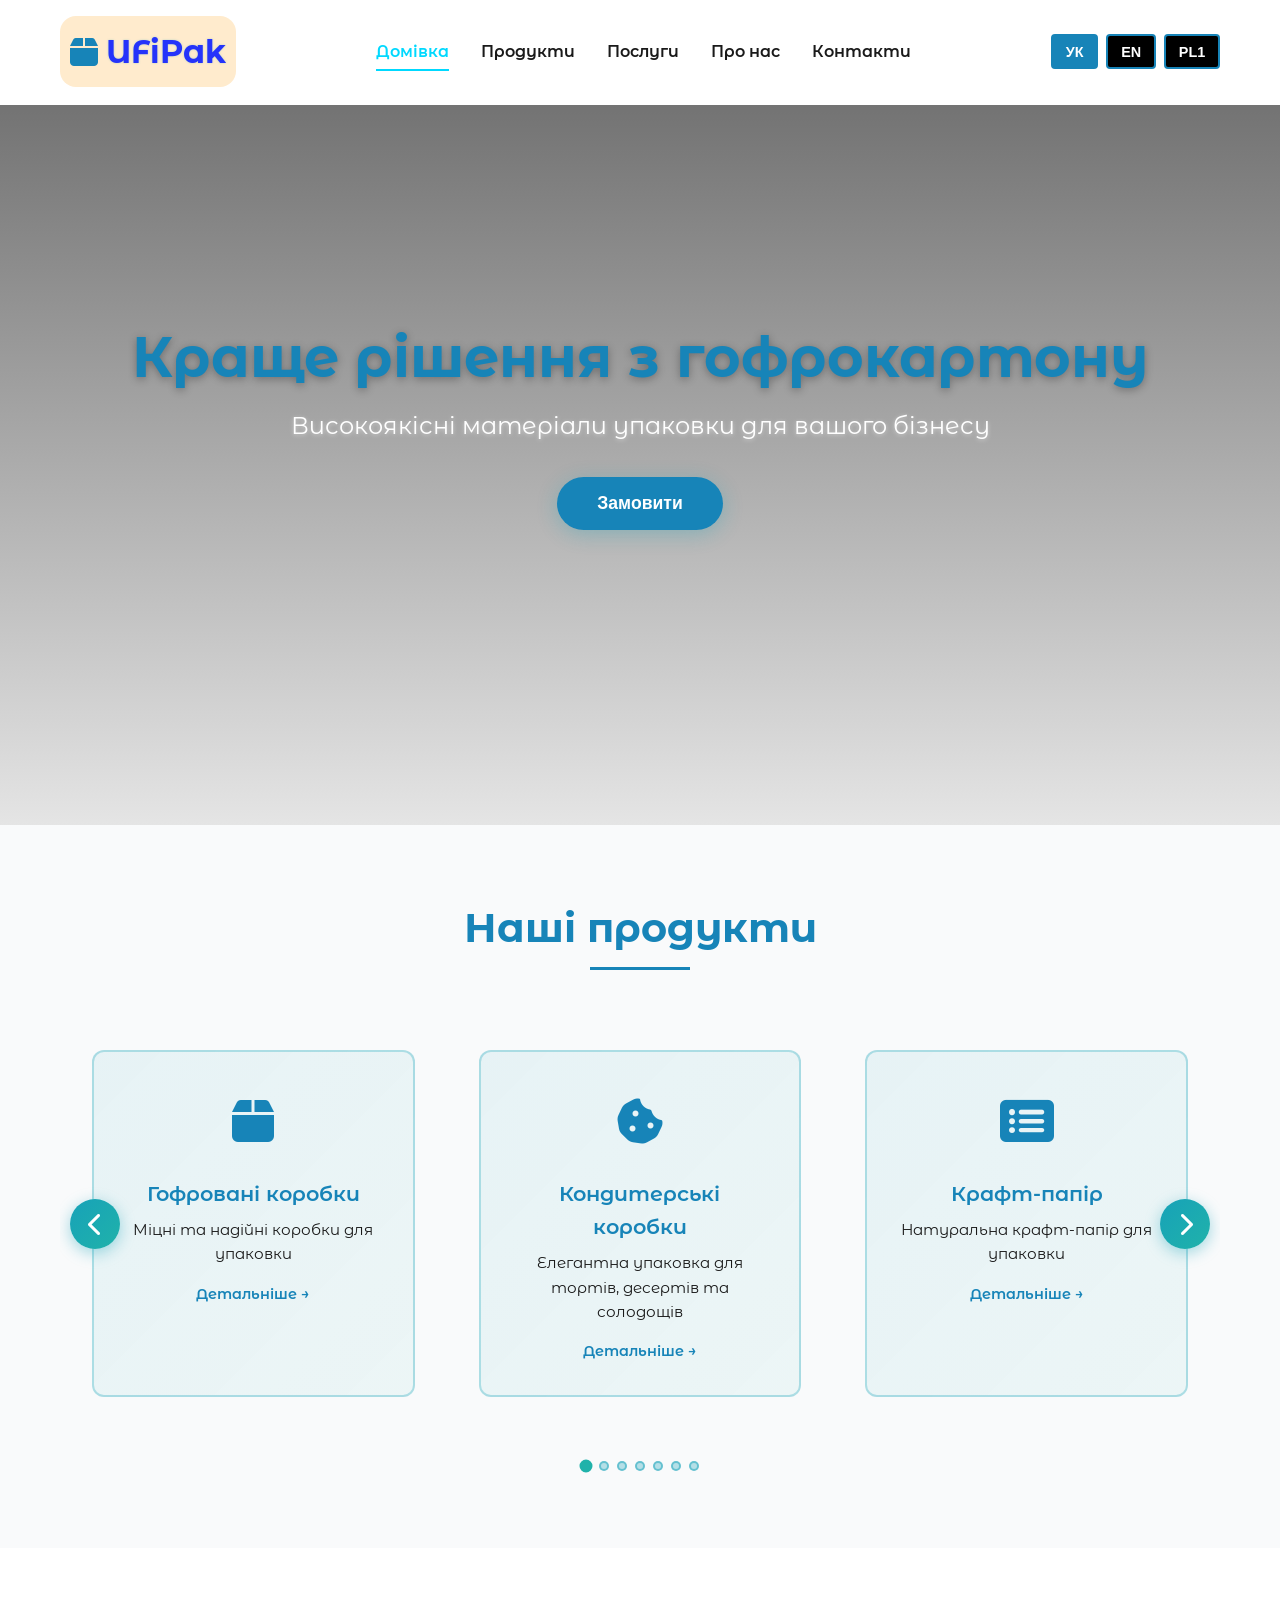
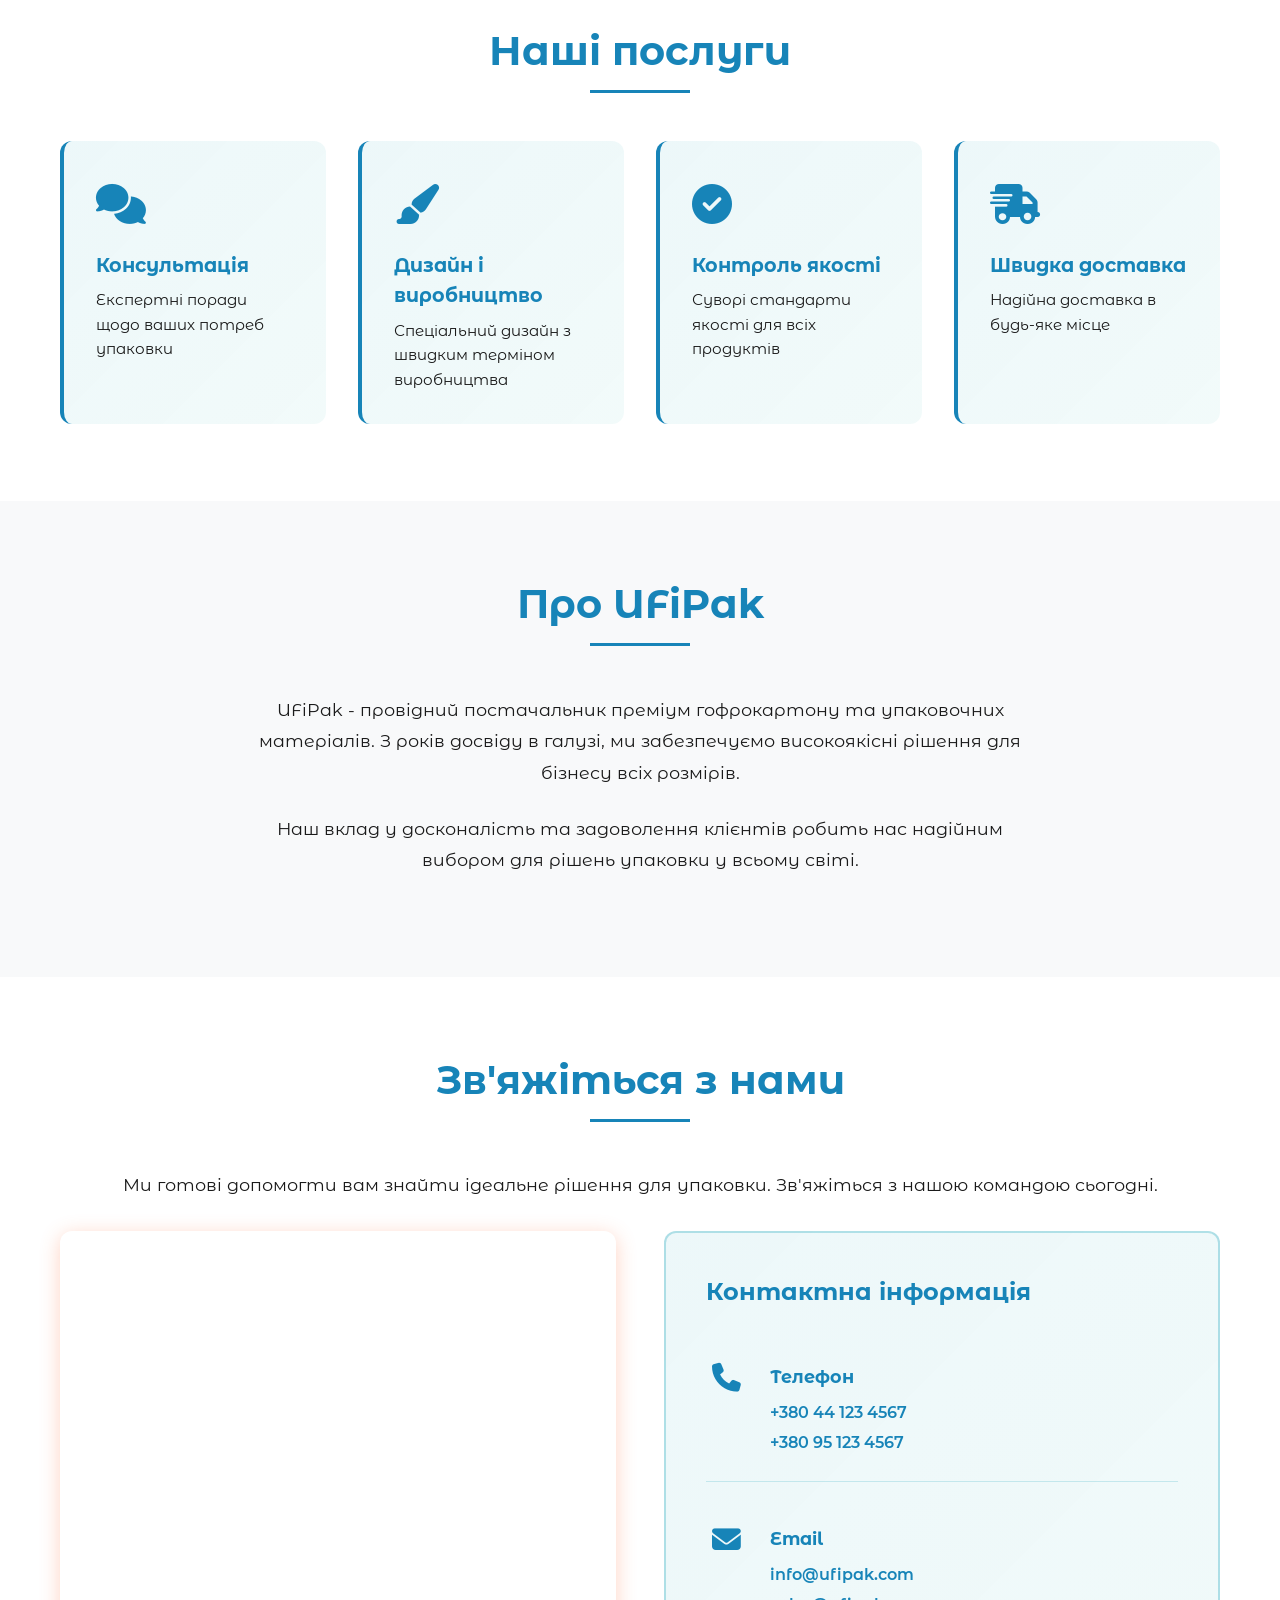
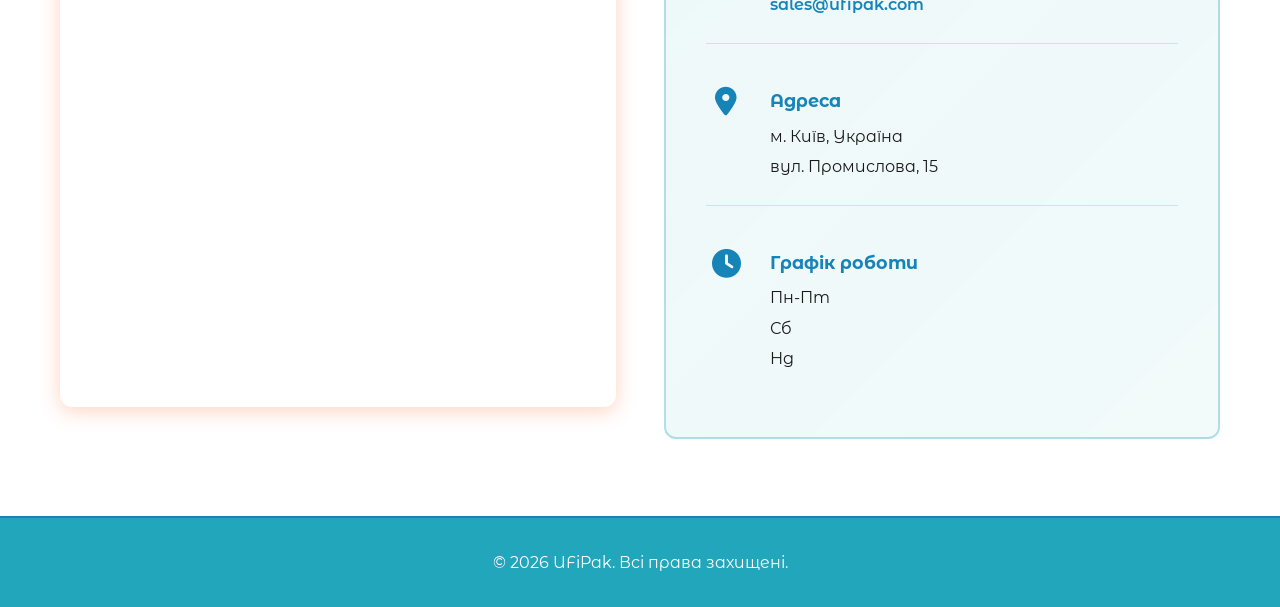
==== commit 4635a6d8: "my 2 commit" ====
--- a/index.html
+++ b/index.html
@@ -31,7 +31,7 @@
             <div class="language-selector">
                 <button class="lang-btn active" data-lang="uk">УК</button>
                 <button class="lang-btn" data-lang="en">EN</button>
-                <button class="lang-btn" data-lang="pl1">PL</button>
+                <button class="lang-btn" data-lang="pl">PL1</button>
             </div>
         </div>
     </nav>
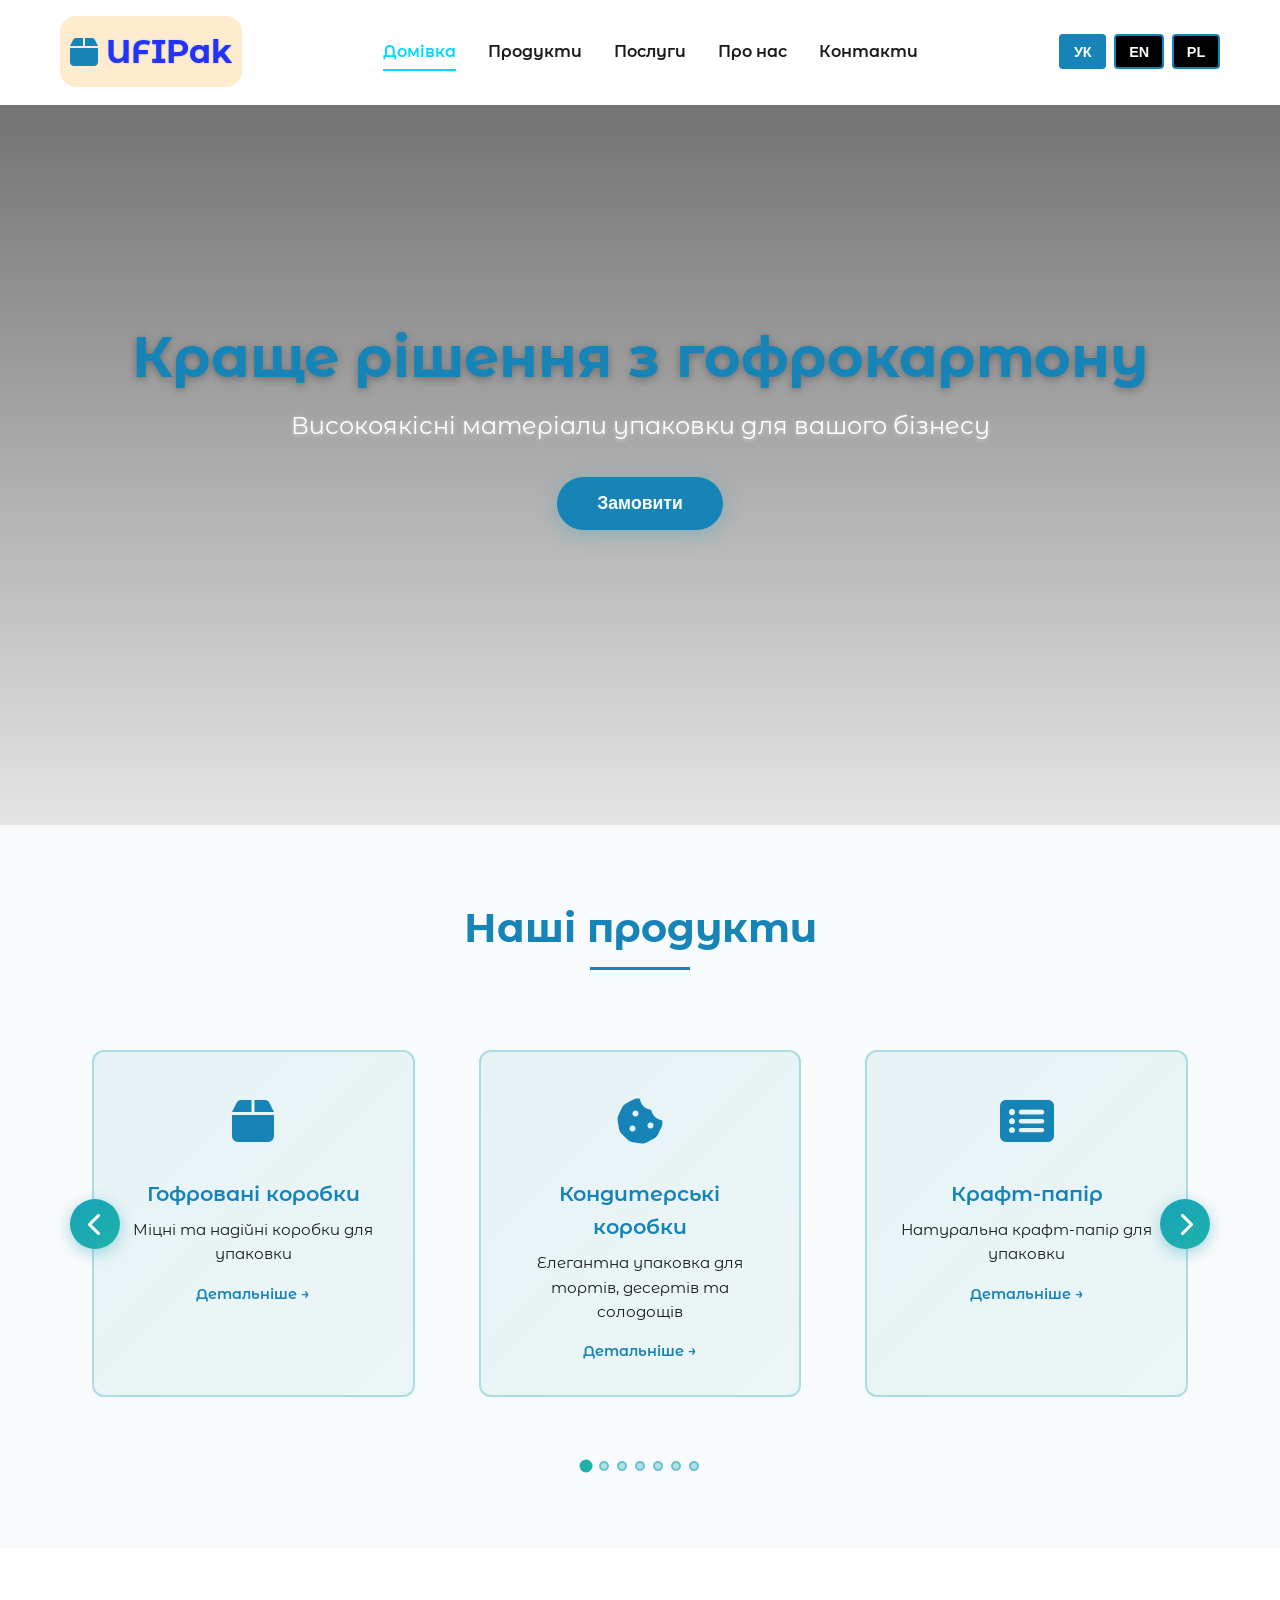
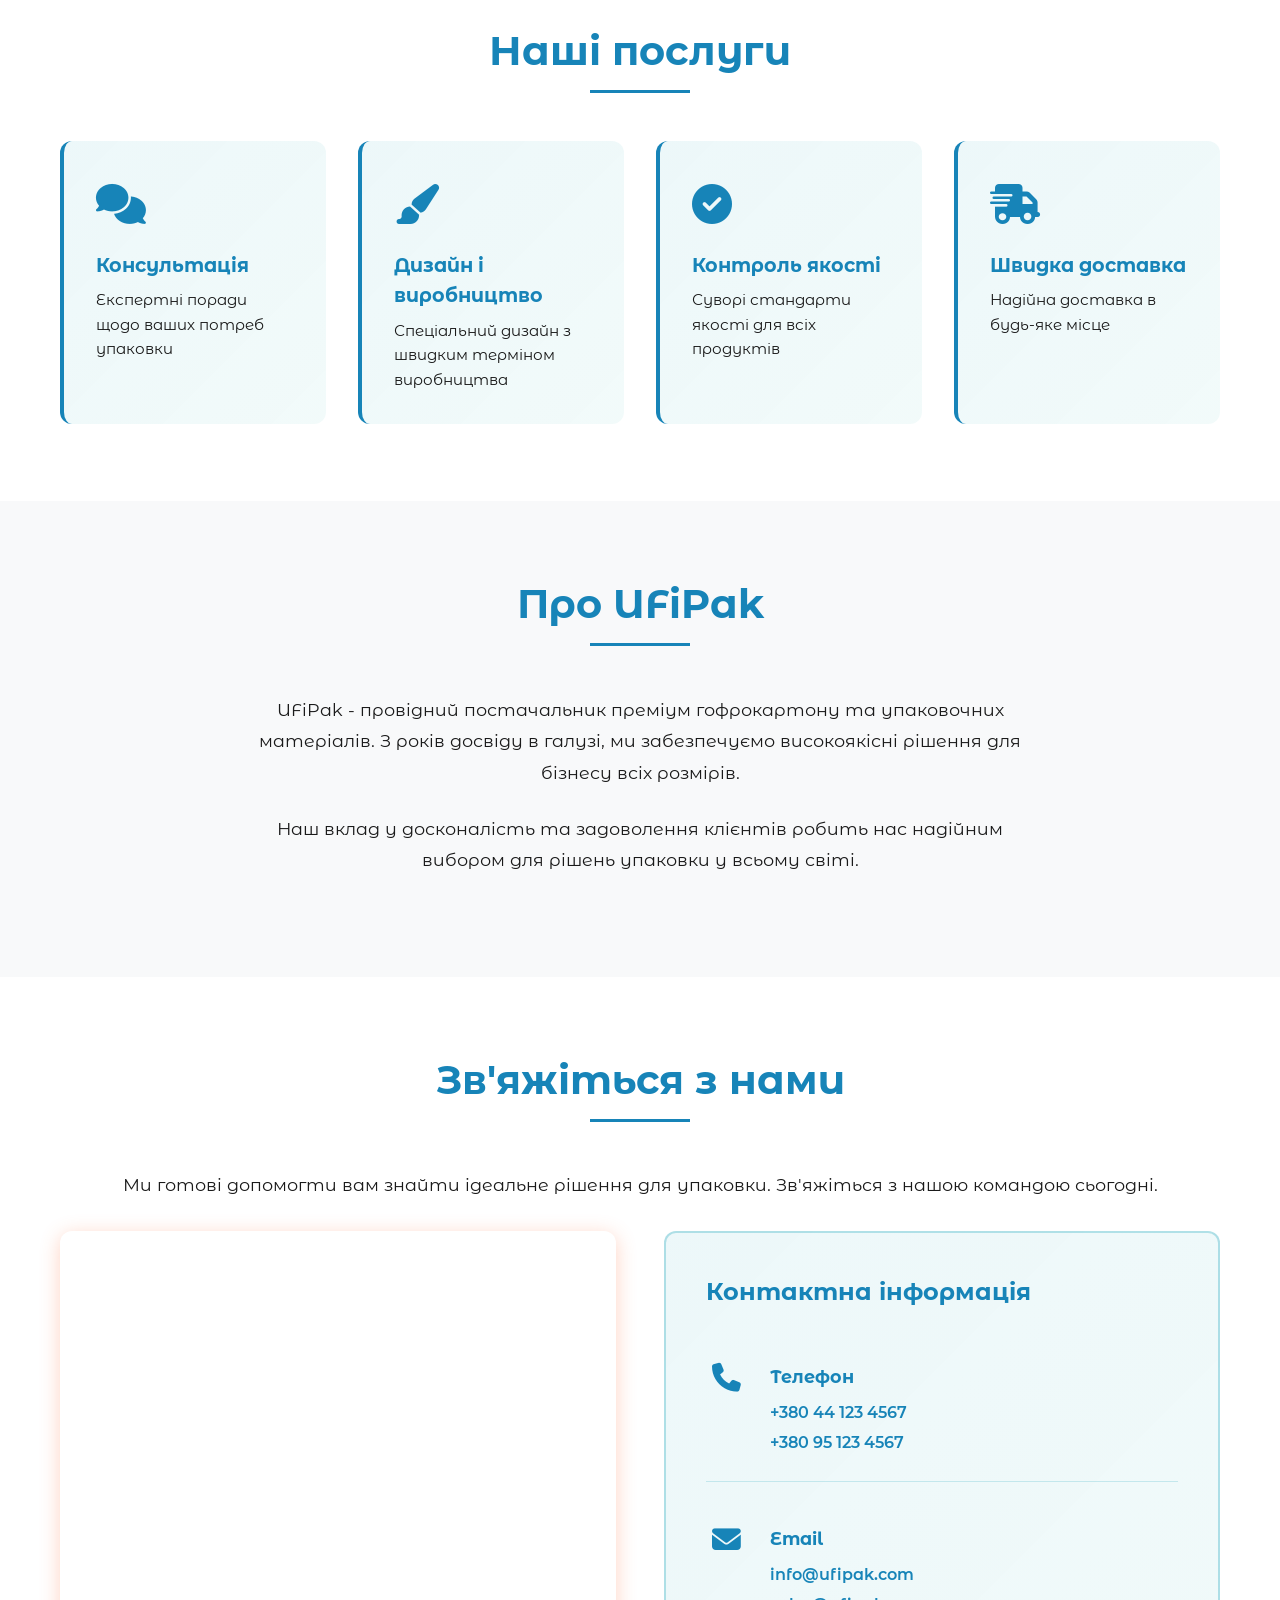
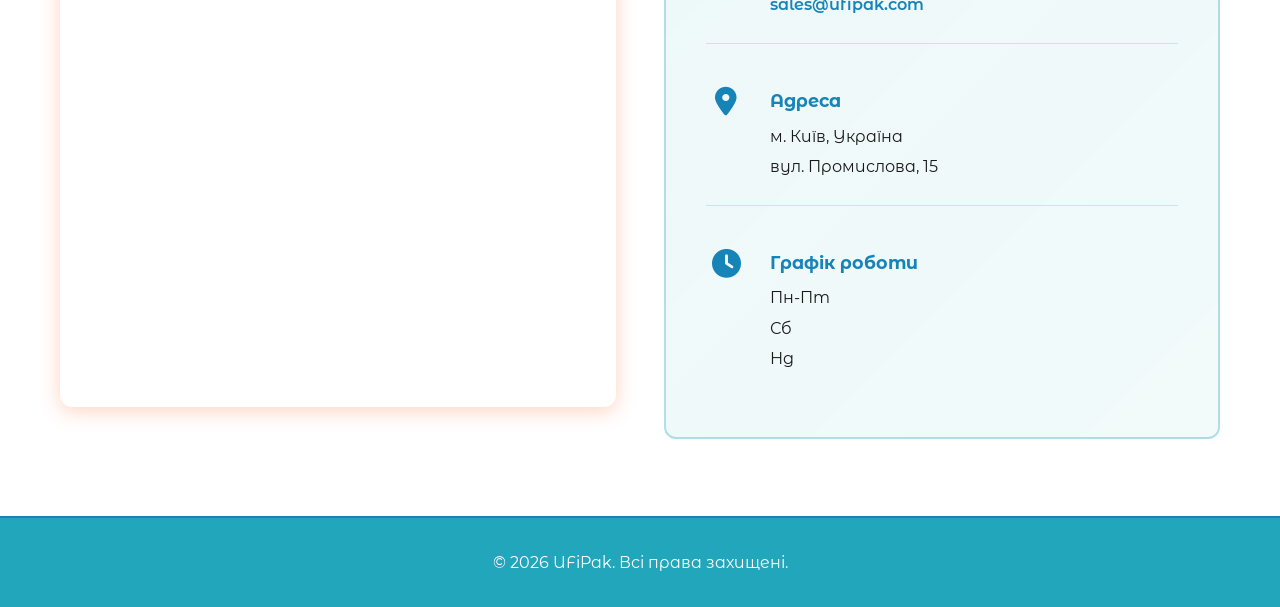
==== commit 7a508735: "COMMIT 5.5" ====
--- a/index.html
+++ b/index.html
@@ -16,7 +16,7 @@
         <div class="nav-container">
             <div class="logo">
                 <i class="fas fa-box" style="font-size: 2rem; color: var(--primary-color);"></i>
-                <span class="logo-text">UFiPak</span>
+                <span class="logo-text">UFIPak</span>
             </div>
             <ul class="nav-menu">
                 <li><a href="#home" class="nav-link">Домівка</a></li>
@@ -31,7 +31,7 @@
             <div class="language-selector">
                 <button class="lang-btn active" data-lang="uk">УК</button>
                 <button class="lang-btn" data-lang="en">EN</button>
-                <button class="lang-btn" data-lang="pl">PL1</button>
+                <button class="lang-btn" data-lang="pl">PL</button>
             </div>
         </div>
     </nav>
--- a/styles.css
+++ b/styles.css
@@ -28,7 +28,7 @@
     background-color: var(--secondary-color);
     color: var(--text-color);
     line-height: 1.6;
-    background-image: url('https://gcb.com.my/wp-content/uploads/2024/01/corrugated-paper-board-for-import-export-e1704694771907.jpg');
+    background-image: url('https://cdn.prod.website-files.com/63511a2db472618d661bd5bb/66b1ebedda4e8e4d9a353dc7_66b1eb4c2233c29b540d9b09_CorrugatedBoard.jpeg');
     background-attachment: fixed;
     background-size: cover;
     background-position: center;
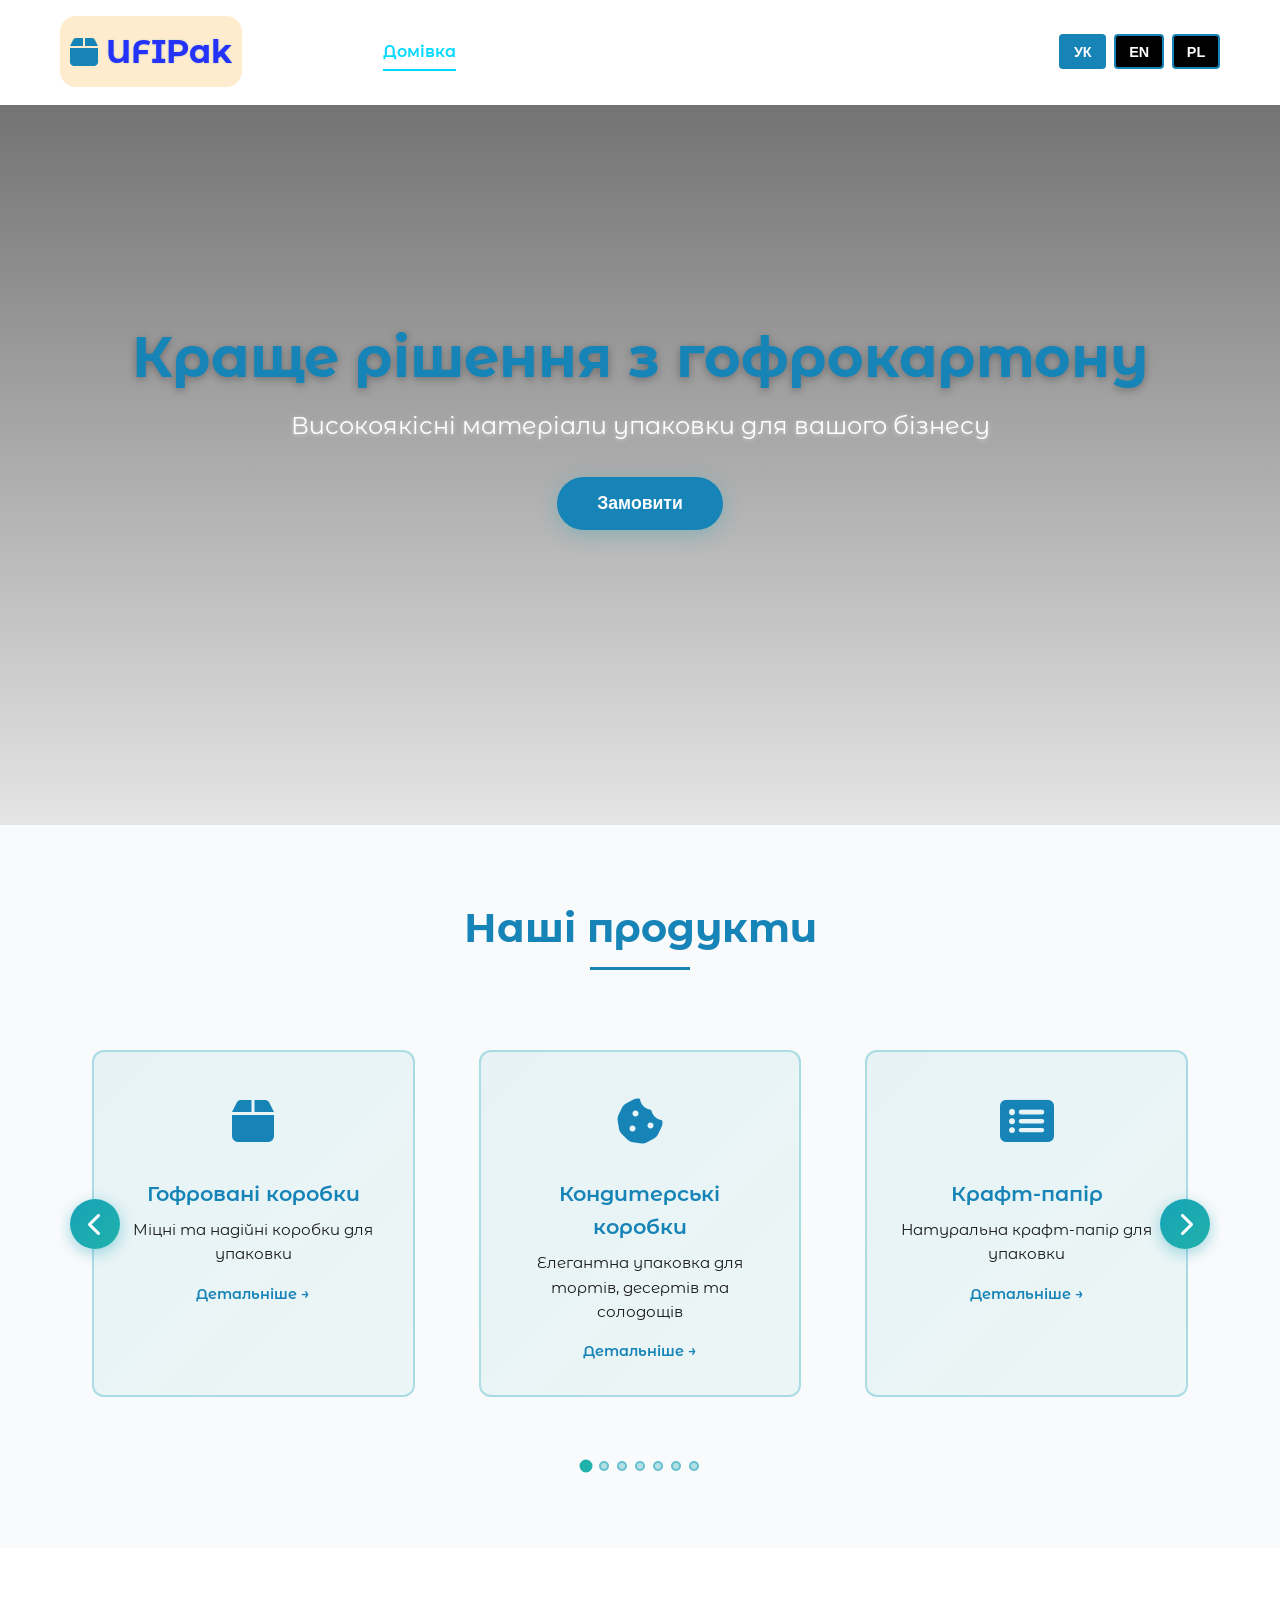
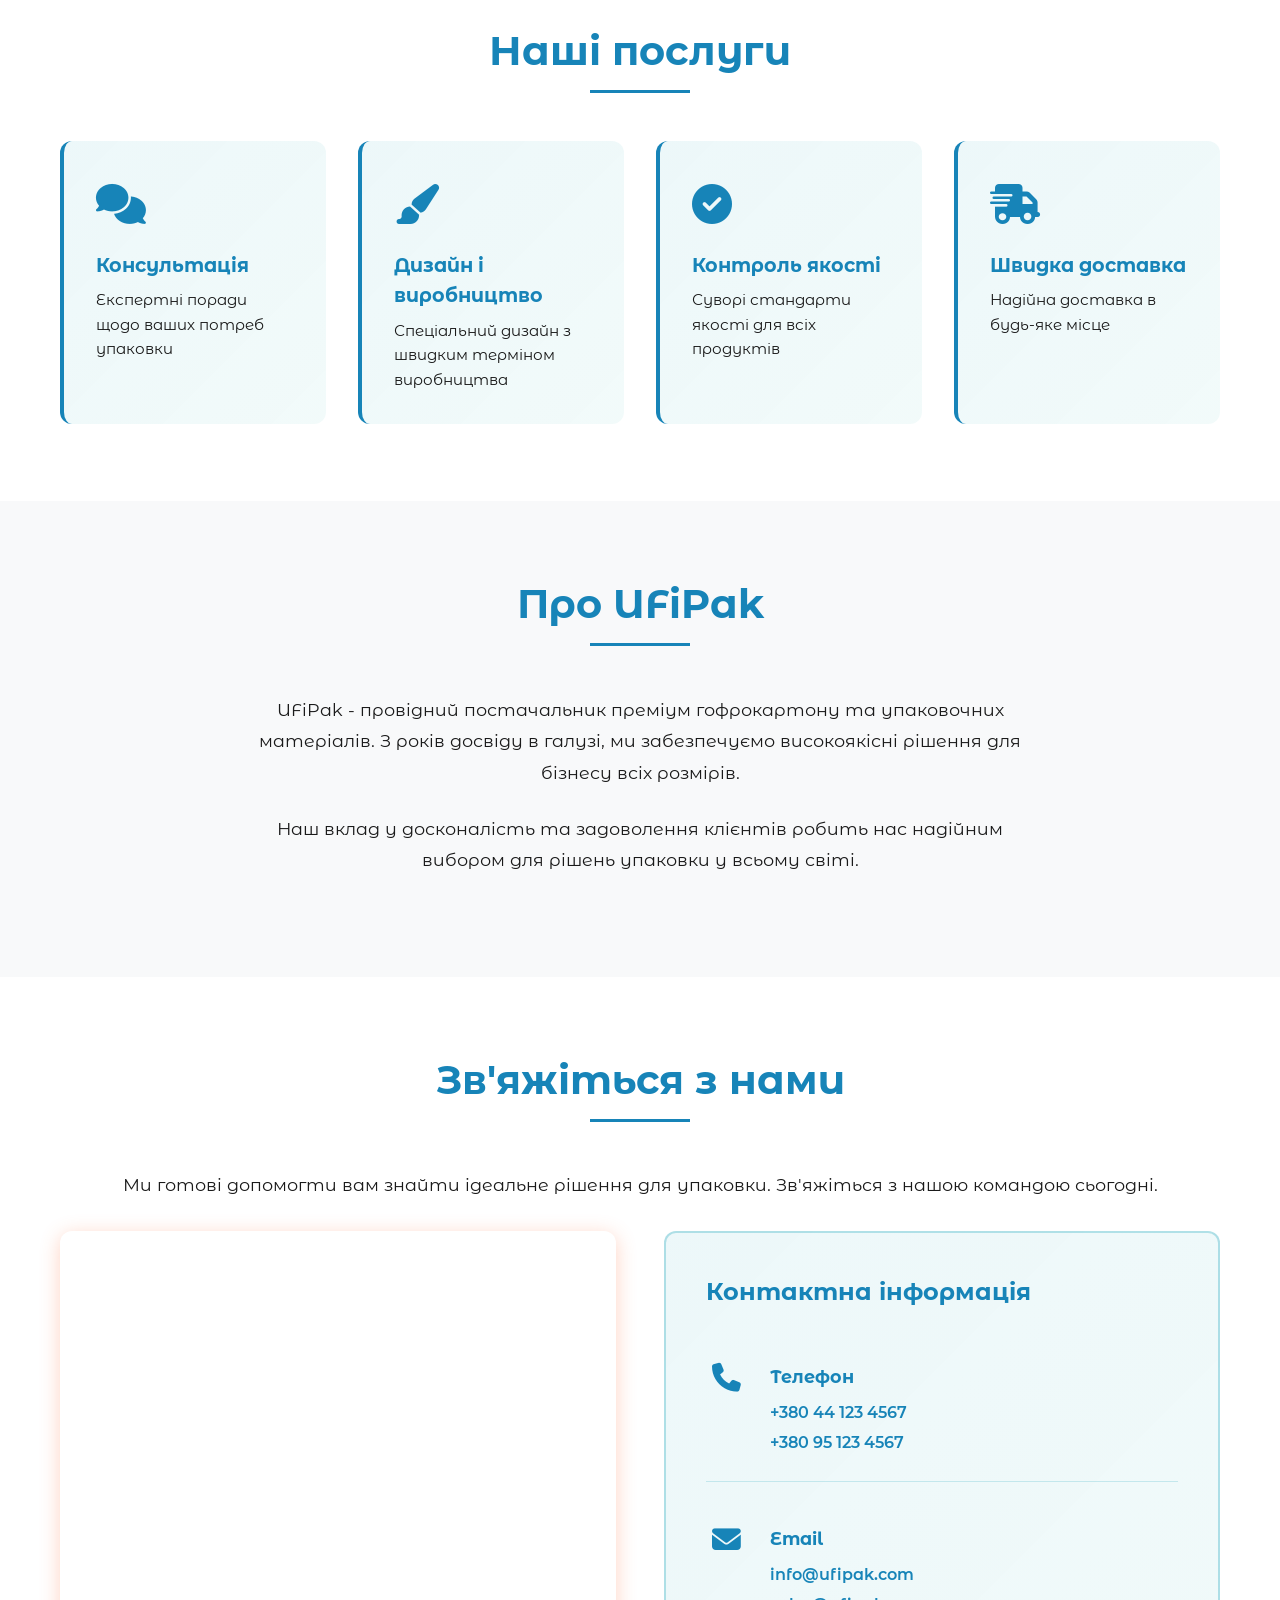
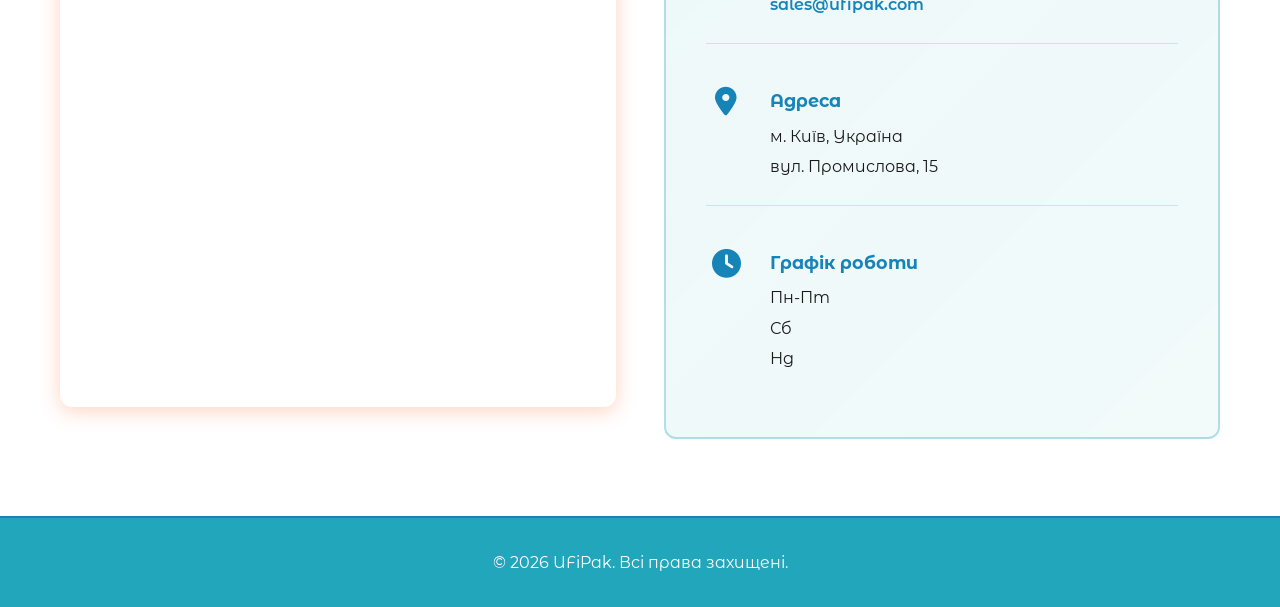
==== commit 81f12ed3: "push1" ====
--- a/index.html
+++ b/index.html
@@ -19,7 +19,7 @@
                 <span class="logo-text">UFIPak</span>
             </div>
             <ul class="nav-menu">
-                <li><a href="#home" class="nav-link">Домівка</a></li>
+                <li><a href="#home" class="nav-link">Домівка1111</a></li>
                 <li><a href="products.html" class="nav-link">Продукти</a></li>
                 <li><a href="services.html" class="nav-link">Послуги</a></li>
                 <li><a href="about.html" class="nav-link">Про нас</a></li>
--- a/styles.css
+++ b/styles.css
@@ -28,7 +28,7 @@
     background-color: var(--secondary-color);
     color: var(--text-color);
     line-height: 1.6;
-    background-image: url('https://cdn.prod.website-files.com/63511a2db472618d661bd5bb/66b1ebedda4e8e4d9a353dc7_66b1eb4c2233c29b540d9b09_CorrugatedBoard.jpeg');
+    background-image: url('https://gcb.com.my/wp-content/uploads/2024/01/corrugated-paper-board-for-import-export-e1704694771907.jpg');
     background-attachment: fixed;
     background-size: cover;
     background-position: center;
@@ -53,7 +53,7 @@
 }
 
 .navbar.scrolled {
-    background-color: rgba(255, 255, 255, 0.99);
+    background-color: var(--primary-color);
     border-bottom-color: var(--primary-color);
     box-shadow: 0 2px 10px rgba(0, 0, 0, 0.1);
 }
@@ -97,7 +97,7 @@
 }
 
 .nav-link {
-    color: var(--text-color);
+    color: var(--secondary-color);
     text-decoration: none;
     font-weight: 600;
     transition: color 0.3s ease;
